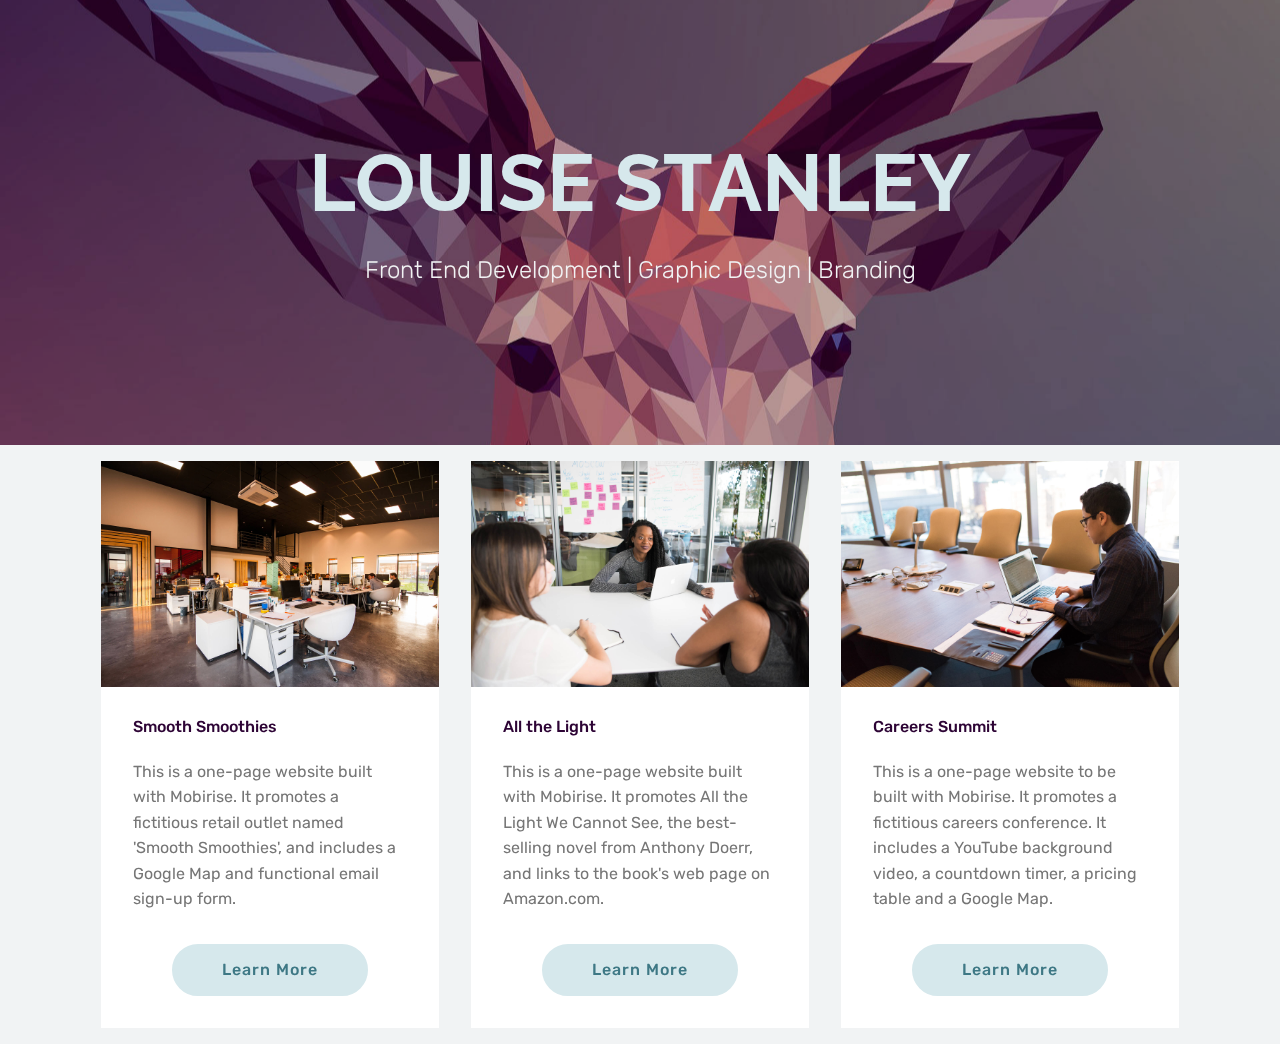
==== index.html @ 4f0ca5a3 "create github pages" ====
<!DOCTYPE html>
<html >
<head>
  <!-- Site made with Mobirise Website Builder v4.9.5, https://mobirise.com -->
  <meta charset="UTF-8">
  <meta http-equiv="X-UA-Compatible" content="IE=edge">
  <meta name="generator" content="Mobirise v4.9.5, mobirise.com">
  <meta name="viewport" content="width=device-width, initial-scale=1, minimum-scale=1">
  <link rel="shortcut icon" href="assets/images/logo4.png" type="image/x-icon">
  <meta name="description" content="">
  <title>Home</title>
  <link rel="stylesheet" href="assets/web/assets/mobirise-icons/mobirise-icons.css">
  <link rel="stylesheet" href="assets/tether/tether.min.css">
  <link rel="stylesheet" href="assets/bootstrap/css/bootstrap.min.css">
  <link rel="stylesheet" href="assets/bootstrap/css/bootstrap-grid.min.css">
  <link rel="stylesheet" href="assets/bootstrap/css/bootstrap-reboot.min.css">
  <link rel="stylesheet" href="assets/theme/css/style.css">
  <link rel="stylesheet" href="assets/mobirise/css/mbr-additional.css" type="text/css">
  
  
  
</head>
<body>

<!-- Google Analytics -->
<!-- Global site tag (gtag.js) - Google Analytics -->
<script async src="https://www.googletagmanager.com/gtag/js?id=UA-134853098-1"></script>
<script>
  window.dataLayer = window.dataLayer || [];
  function gtag(){dataLayer.push(arguments);}
  gtag('js', new Date());

  gtag('config', 'UA-134853098-1');
</script>
<!-- /Google Analytics -->


  <section class="header1 cid-rjjqvBHkPC mbr-parallax-background" id="header1-1">

    

    <div class="mbr-overlay" style="opacity: 0.3; background-color: rgb(45, 4, 53);">
    </div>

    <div class="container">
        <div class="row justify-content-md-center">
            <div class="mbr-white col-md-10">
                <h1 class="mbr-section-title align-center mbr-bold pb-3 mbr-fonts-style display-1">LOUISE STANLEY</h1>
                <h3 class="mbr-section-subtitle align-center mbr-light pb-3 mbr-fonts-style display-5">Front End Development | Graphic Design | Branding</h3>
                
                
            </div>
        </div>
    </div>

</section>

<section class="engine"><a href="https://mobirise.info/h">how to create a web page for free</a></section><section class="features3 cid-rjjroPAn8y" id="features3-3">

    

    
    <div class="container">
        <div class="media-container-row">
            <div class="card p-3 col-12 col-md-6 col-lg-4">
                <div class="card-wrapper">
                    <div class="card-img">
                        <img src="assets/images/background1.jpg" alt="Mobirise">
                    </div>
                    <div class="card-box">
                        <h4 class="card-title mbr-fonts-style display-7">Smooth Smoothies</h4>
                        <p class="mbr-text mbr-fonts-style display-7">
                            This is a one-page website built with Mobirise. It promotes a fictitious retail outlet named 'Smooth Smoothies', and includes a Google Map and functional email sign-up form.
                        </p>
                    </div>
                    <div class="mbr-section-btn text-center"><a href="https://somekindofdesign.github.io/smooth-smoothies/" class="btn btn-secondary display-4">
                            Learn More
                        </a></div>
                </div>
            </div>

            <div class="card p-3 col-12 col-md-6 col-lg-4">
                <div class="card-wrapper">
                    <div class="card-img">
                        <img src="assets/images/background2.jpg" alt="Mobirise">
                    </div>
                    <div class="card-box">
                        <h4 class="card-title mbr-fonts-style display-7">
                            All the Light</h4>
                        <p class="mbr-text mbr-fonts-style display-7">
                            This is a one-page website built with Mobirise. It promotes All the Light We Cannot See, the best-selling novel from Anthony Doerr, and links to the book's web page on Amazon.com.
                        </p>
                    </div>
                    <div class="mbr-section-btn text-center"><a href="https://mobirise.co" class="btn btn-secondary display-4">
                            Learn More
                        </a></div>
                </div>
            </div>

            <div class="card p-3 col-12 col-md-6 col-lg-4">
                <div class="card-wrapper">
                    <div class="card-img">
                        <img src="assets/images/background3.jpg" alt="Mobirise">
                    </div>
                    <div class="card-box">
                        <h4 class="card-title mbr-fonts-style display-7">
                            Careers Summit</h4>
                        <p class="mbr-text mbr-fonts-style display-7">
                            This is a one-page website to be built with Mobirise. It promotes a fictitious careers conference. It includes a YouTube background video, a countdown timer, a pricing table and a Google Map.</p>
                    </div>
                    <div class="mbr-section-btn text-center"><a href="https://somekindofdesign.github.io/careers-summit/index" class="btn btn-secondary display-4">
                            Learn More
                        </a></div>
                </div>
            </div>

            
        </div>
    </div>
</section>


  <script src="assets/web/assets/jquery/jquery.min.js"></script>
  <script src="assets/popper/popper.min.js"></script>
  <script src="assets/tether/tether.min.js"></script>
  <script src="assets/bootstrap/js/bootstrap.min.js"></script>
  <script src="assets/smoothscroll/smooth-scroll.js"></script>
  <script src="assets/parallax/jarallax.min.js"></script>
  <script src="assets/theme/js/script.js"></script>
  
  
</body>
</html>
---- assets/web/assets/mobirise-icons/mobirise-icons.css ----
@font-face {
  font-family: 'MobiriseIcons';
  src:  url('mobirise-icons.eot?spat4u');
  src:  url('mobirise-icons.eot?spat4u#iefix') format('embedded-opentype'),
    url('mobirise-icons.ttf?spat4u') format('truetype'),
    url('mobirise-icons.woff?spat4u') format('woff'),
    url('mobirise-icons.svg?spat4u#MobiriseIcons') format('svg');
  font-weight: normal;
  font-style: normal;
}

[class^="mbri-"], [class*=" mbri-"] {
  /* use !important to prevent issues with browser extensions that change fonts */
  font-family: MobiriseIcons !important;
  speak: none;
  font-style: normal;
  font-weight: normal;
  font-variant: normal;
  text-transform: none;
  line-height: 1;

  /* Better Font Rendering =========== */
  -webkit-font-smoothing: antialiased;
  -moz-osx-font-smoothing: grayscale;
}

.mbri-add-submenu:before {
  content: "\e900";
}
.mbri-alert:before {
  content: "\e901";
}
.mbri-align-center:before {
  content: "\e902";
}
.mbri-align-justify:before {
  content: "\e903";
}
.mbri-align-left:before {
  content: "\e904";
}
.mbri-align-right:before {
  content: "\e905";
}
.mbri-android:before {
  content: "\e906";
}
.mbri-apple:before {
  content: "\e907";
}
.mbri-arrow-down:before {
  content: "\e908";
}
.mbri-arrow-next:before {
  content: "\e909";
}
.mbri-arrow-prev:before {
  content: "\e90a";
}
.mbri-arrow-up:before {
  content: "\e90b";
}
.mbri-bold:before {
  content: "\e90c";
}
.mbri-bookmark:before {
  content: "\e90d";
}
.mbri-bootstrap:before {
  content: "\e90e";
}
.mbri-briefcase:before {
  content: "\e90f";
}
.mbri-browse:before {
  content: "\e910";
}
.mbri-bulleted-list:before {
  content: "\e911";
}
.mbri-calendar:before {
  content: "\e912";
}
.mbri-camera:before {
  content: "\e913";
}
.mbri-cart-add:before {
  content: "\e914";
}
.mbri-cart-full:before {
  content: "\e915";
}
.mbri-cash:before {
  content: "\e916";
}
.mbri-change-style:before {
  content: "\e917";
}
.mbri-chat:before {
  content: "\e918";
}
.mbri-clock:before {
  content: "\e919";
}
.mbri-close:before {
  content: "\e91a";
}
.mbri-cloud:before {
  content: "\e91b";
}
.mbri-code:before {
  content: "\e91c";
}
.mbri-contact-form:before {
  content: "\e91d";
}
.mbri-credit-card:before {
  content: "\e91e";
}
.mbri-cursor-click:before {
  content: "\e91f";
}
.mbri-cust-feedback:before {
  content: "\e920";
}
.mbri-database:before {
  content: "\e921";
}
.mbri-delivery:before {
  content: "\e922";
}
.mbri-desktop:before {
  content: "\e923";
}
.mbri-devices:before {
  content: "\e924";
}
.mbri-down:before {
  content: "\e925";
}
.mbri-download:before {
  content: "\e989";
}
.mbri-drag-n-drop:before {
  content: "\e927";
}
.mbri-drag-n-drop2:before {
  content: "\e928";
}
.mbri-edit:before {
  content: "\e929";
}
.mbri-edit2:before {
  content: "\e92a";
}
.mbri-error:before {
  content: "\e92b";
}
.mbri-extension:before {
  content: "\e92c";
}
.mbri-features:before {
  content: "\e92d";
}
.mbri-file:before {
  content: "\e92e";
}
.mbri-flag:before {
  content: "\e92f";
}
.mbri-folder:before {
  content: "\e930";
}
.mbri-gift:before {
  content: "\e931";
}
.mbri-github:before {
  content: "\e932";
}
.mbri-globe:before {
  content: "\e933";
}
.mbri-globe-2:before {
  content: "\e934";
}
.mbri-growing-chart:before {
  content: "\e935";
}
.mbri-hearth:before {
  content: "\e936";
}
.mbri-help:before {
  content: "\e937";
}
.mbri-home:before {
  content: "\e938";
}
.mbri-hot-cup:before {
  content: "\e939";
}
.mbri-idea:before {
  content: "\e93a";
}
.mbri-image-gallery:before {
  content: "\e93b";
}
.mbri-image-slider:before {
  content: "\e93c";
}
.mbri-info:before {
  content: "\e93d";
}
.mbri-italic:before {
  content: "\e93e";
}
.mbri-key:before {
  content: "\e93f";
}
.mbri-laptop:before {
  content: "\e940";
}
.mbri-layers:before {
  content: "\e941";
}
.mbri-left-right:before {
  content: "\e942";
}
.mbri-left:before {
  content: "\e943";
}
.mbri-letter:before {
  content: "\e944";
}
.mbri-like:before {
  content: "\e945";
}
.mbri-link:before {
  content: "\e946";
}
.mbri-lock:before {
  content: "\e947";
}
.mbri-login:before {
  content: "\e948";
}
.mbri-logout:before {
  content: "\e949";
}
.mbri-magic-stick:before {
  content: "\e94a";
}
.mbri-map-pin:before {
  content: "\e94b";
}
.mbri-menu:before {
  content: "\e94c";
}
.mbri-mobile:before {
  content: "\e94d";
}
.mbri-mobile2:before {
  content: "\e94e";
}
.mbri-mobirise:before {
  content: "\e94f";
}
.mbri-more-horizontal:before {
  content: "\e950";
}
.mbri-more-vertical:before {
  content: "\e951";
}
.mbri-music:before {
  content: "\e952";
}
.mbri-new-file:before {
  content: "\e953";
}
.mbri-numbered-list:before {
  content: "\e954";
}
.mbri-opened-folder:before {
  content: "\e955";
}
.mbri-pages:before {
  content: "\e956";
}
.mbri-paper-plane:before {
  content: "\e957";
}
.mbri-paperclip:before {
  content: "\e958";
}
.mbri-photo:before {
  content: "\e959";
}
.mbri-photos:before {
  content: "\e95a";
}
.mbri-pin:before {
  content: "\e95b";
}
.mbri-play:before {
  content: "\e95c";
}
.mbri-plus:before {
  content: "\e95d";
}
.mbri-preview:before {
  content: "\e95e";
}
.mbri-print:before {
  content: "\e95f";
}
.mbri-protect:before {
  content: "\e960";
}
.mbri-question:before {
  content: "\e961";
}
.mbri-quote-left:before {
  content: "\e962";
}
.mbri-quote-right:before {
  content: "\e963";
}
.mbri-refresh:before {
  content: "\e964";
}
.mbri-responsive:before {
  content: "\e965";
}
.mbri-right:before {
  content: "\e966";
}
.mbri-rocket:before {
  content: "\e967";
}
.mbri-sad-face:before {
  content: "\e968";
}
.mbri-sale:before {
  content: "\e969";
}
.mbri-save:before {
  content: "\e96a";
}
.mbri-search:before {
  content: "\e96b";
}
.mbri-setting:before {
  content: "\e96c";
}
.mbri-setting2:before {
  content: "\e96d";
}
.mbri-setting3:before {
  content: "\e96e";
}
.mbri-share:before {
  content: "\e96f";
}
.mbri-shopping-bag:before {
  content: "\e970";
}
.mbri-shopping-basket:before {
  content: "\e971";
}
.mbri-shopping-cart:before {
  content: "\e972";
}
.mbri-sites:before {
  content: "\e973";
}
.mbri-smile-face:before {
  content: "\e974";
}
.mbri-speed:before {
  content: "\e975";
}
.mbri-star:before {
  content: "\e976";
}
.mbri-success:before {
  content: "\e977";
}
.mbri-sun:before {
  content: "\e978";
}
.mbri-sun2:before {
  content: "\e979";
}
.mbri-tablet:before {
  content: "\e97a";
}
.mbri-tablet-vertical:before {
  content: "\e97b";
}
.mbri-target:before {
  content: "\e97c";
}
.mbri-timer:before {
  content: "\e97d";
}
.mbri-to-ftp:before {
  content: "\e97e";
}
.mbri-to-local-drive:before {
  content: "\e97f";
}
.mbri-touch-swipe:before {
  content: "\e980";
}
.mbri-touch:before {
  content: "\e981";
}
.mbri-trash:before {
  content: "\e982";
}
.mbri-underline:before {
  content: "\e983";
}
.mbri-unlink:before {
  content: "\e984";
}
.mbri-unlock:before {
  content: "\e985";
}
.mbri-up-down:before {
  content: "\e986";
}
.mbri-up:before {
  content: "\e987";
}
.mbri-update:before {
  content: "\e988";
}
.mbri-upload:before {
 content: "\e926"; 
}
.mbri-user:before {
  content: "\e98a";
}
.mbri-user2:before {
  content: "\e98b";
}
.mbri-users:before {
  content: "\e98c";
}
.mbri-video:before {
  content: "\e98d";
}
.mbri-video-play:before {
  content: "\e98e";
}
.mbri-watch:before {
  content: "\e98f";
}
.mbri-website-theme:before {
  content: "\e990";
}
.mbri-wifi:before {
  content: "\e991";
}
.mbri-windows:before {
  content: "\e992";
}
.mbri-zoom-out:before {
  content: "\e993";
}
.mbri-redo:before {
  content: "\e994";
}
.mbri-undo:before {
  content: "\e995";
}
---- assets/theme/css/style.css ----
/*!
 * Mobirise v4 theme (https://mobirise.com/)
 * Copyright 2017 Mobirise
 */
section {
  background-color: #eeeeee; }

section,
.container,
.container-fluid {
  position: relative;
  word-wrap: break-word; }

a.mbr-iconfont:hover {
  text-decoration: none; }

.article .lead p, .article .lead ul, .article .lead ol, .article .lead pre, .article .lead blockquote {
  margin-bottom: 0; }

a {
  font-style: normal;
  font-weight: 400;
  cursor: pointer; }
  a, a:hover {
    text-decoration: none; }

figure {
  margin-bottom: 0; }

body {
  color: #232323; }

h1, h2, h3, h4, h5, h6,
.h1, .h2, .h3, .h4, .h5, .h6,
.display-1, .display-2, .display-3, .display-4 {
  line-height: 1;
  word-break: break-word;
  word-wrap: break-word; }

b, strong {
  font-weight: bold; }

blockquote {
  padding: 10px 0 10px 20px;
  position: relative;
  border-left: 2px solid;
  border-color: #ff3366; }

input:-webkit-autofill, input:-webkit-autofill:hover, input:-webkit-autofill:focus, input:-webkit-autofill:active {
  transition-delay: 9999s;
  transition-property: background-color, color; }

textarea[type="hidden"] {
  display: none; }

body {
  position: relative; }

section {
  background-position: 50% 50%;
  background-repeat: no-repeat;
  background-size: cover; }
  section .mbr-background-video,
  section .mbr-background-video-preview {
    position: absolute;
    bottom: 0;
    left: 0;
    right: 0;
    top: 0; }

.hidden {
  visibility: hidden; }

.mbr-z-index20 {
  z-index: 20; }

/*! Base colors */
.mbr-white {
  color: #ffffff; }

.mbr-black {
  color: #000000; }

.mbr-bg-white {
  background-color: #ffffff; }

.mbr-bg-black {
  background-color: #000000; }

/*! Text-aligns */
.align-left {
  text-align: left; }

.align-center {
  text-align: center; }

.align-right {
  text-align: right; }

@media (max-width: 767px) {
  .align-left, .align-center, .align-right, .mbr-section-btn, .mbr-section-title {
    text-align: center; } }
/*! Font-weight  */
.mbr-light {
  font-weight: 300; }

.mbr-regular {
  font-weight: 400; }

.mbr-semibold {
  font-weight: 500; }

.mbr-bold {
  font-weight: 700; }

/*! Media  */
.media-size-item {
  -webkit-flex: 1 1 auto;
  -moz-flex: 1 1 auto;
  -ms-flex: 1 1 auto;
  -o-flex: 1 1 auto;
  flex: 1 1 auto; }

.media-content {
  -webkit-flex-basis: 100%;
  flex-basis: 100%; }

.media-container-row {
  display: -ms-flexbox;
  display: -webkit-flex;
  display: flex;
  -webkit-flex-direction: row;
  -ms-flex-direction: row;
  flex-direction: row;
  -webkit-flex-wrap: wrap;
  -ms-flex-wrap: wrap;
  flex-wrap: wrap;
  -webkit-justify-content: center;
  -ms-flex-pack: center;
  justify-content: center;
  -webkit-align-content: center;
  -ms-flex-line-pack: center;
  align-content: center;
  -webkit-align-items: start;
  -ms-flex-align: start;
  align-items: start; }
  .media-container-row .media-size-item {
    width: 400px; }

.media-container-column {
  display: -ms-flexbox;
  display: -webkit-flex;
  display: flex;
  -webkit-flex-direction: column;
  -ms-flex-direction: column;
  flex-direction: column;
  -webkit-flex-wrap: wrap;
  -ms-flex-wrap: wrap;
  flex-wrap: wrap;
  -webkit-justify-content: center;
  -ms-flex-pack: center;
  justify-content: center;
  -webkit-align-content: center;
  -ms-flex-line-pack: center;
  align-content: center;
  -webkit-align-items: stretch;
  -ms-flex-align: stretch;
  align-items: stretch; }
  .media-container-column > * {
    width: 100%; }

@media (min-width: 992px) {
  .media-container-row {
    -webkit-flex-wrap: nowrap;
    -ms-flex-wrap: nowrap;
    flex-wrap: nowrap; } }
figure {
  overflow: hidden; }

figure[mbr-media-size] {
  transition: width 0.1s; }

.mbr-figure img, .mbr-figure iframe {
  display: block;
  width: 100%; }

.card {
  background-color: transparent;
  border: none; }

.card-img {
  text-align: center;
  flex-shrink: 0;
  -webkit-flex-shrink: 0; }

.media {
  max-width: 100%;
  margin: 0 auto; }

.mbr-figure {
  -ms-flex-item-align: center;
  -ms-grid-row-align: center;
  -webkit-align-self: center;
  align-self: center; }

.media-container > div {
  max-width: 100%; }

.mbr-figure img, .card-img img {
  width: 100%; }

@media (max-width: 991px) {
  .media-size-item {
    width: auto !important; }

  .media {
    width: auto; }

  .mbr-figure {
    width: 100% !important; } }
/*! Buttons */
.mbr-section-btn {
  margin-left: -.25rem;
  margin-right: -.25rem;
  font-size: 0; }

nav .mbr-section-btn {
  margin-left: 0rem;
  margin-right: 0rem; }

/*! Btn icon margin */
.btn .mbr-iconfont, .btn.btn-sm .mbr-iconfont {
  cursor: pointer;
  margin-right: 0.5rem; }

.btn.btn-md .mbr-iconfont, .btn.btn-md .mbr-iconfont {
  margin-right: 0.8rem; }

.mbr-regular {
  font-weight: 400; }

.mbr-semibold {
  font-weight: 500; }

.mbr-bold {
  font-weight: 700; }

[type="submit"] {
  -webkit-appearance: none; }

/*! Full-screen */
.mbr-fullscreen .mbr-overlay {
  min-height: 100vh; }

.mbr-fullscreen {
  display: flex;
  display: -webkit-flex;
  display: -moz-flex;
  display: -ms-flex;
  display: -o-flex;
  align-items: center;
  -webkit-align-items: center;
  min-height: 100vh;
  padding-top: 3rem;
  padding-bottom: 3rem; }

/*! Map */
.map {
  height: 25rem;
  position: relative; }
  .map iframe {
    width: 100%;
    height: 100%; }

/* Form */
.form-asterisk {
  font-family: initial;
  position: absolute;
  top: -2px;
  font-weight: normal; }

/*! Scroll to top arrow */
.mbr-arrow-up {
  bottom: 25px;
  right: 90px;
  position: fixed;
  text-align: right;
  z-index: 5000;
  color: #ffffff;
  font-size: 32px;
  transform: rotate(180deg);
  -webkit-transform: rotate(180deg); }

.mbr-arrow-up a {
  background: rgba(0, 0, 0, 0.2);
  border-radius: 3px;
  color: #fff;
  display: inline-block;
  height: 60px;
  width: 60px;
  outline-style: none !important;
  position: relative;
  text-decoration: none;
  transition: all .3s ease-in-out;
  cursor: pointer;
  text-align: center; }
  .mbr-arrow-up a:hover {
    background-color: rgba(0, 0, 0, 0.4); }
  .mbr-arrow-up a i {
    line-height: 60px; }

.mbr-arrow-up-icon {
  display: block;
  color: #fff; }

.mbr-arrow-up-icon::before {
  content: "\203a";
  display: inline-block;
  font-family: serif;
  font-size: 32px;
  line-height: 1;
  font-style: normal;
  position: relative;
  top: 6px;
  left: -4px;
  -webkit-transform: rotate(-90deg);
  transform: rotate(-90deg); }

/*! Arrow Down */
.mbr-arrow {
  position: absolute;
  bottom: 45px;
  left: 50%;
  width: 60px;
  height: 60px;
  cursor: pointer;
  background-color: rgba(80, 80, 80, 0.5);
  border-radius: 50%;
  -webkit-transform: translateX(-50%);
  transform: translateX(-50%); }
  .mbr-arrow > a {
    display: inline-block;
    text-decoration: none;
    outline-style: none;
    -webkit-animation: arrowdown 1.7s ease-in-out infinite;
    animation: arrowdown 1.7s ease-in-out infinite; }
    .mbr-arrow > a > i {
      position: absolute;
      top: -2px;
      left: 15px;
      font-size: 2rem; }

@keyframes arrowdown {
  0% {
    transform: translateY(0px);
    -webkit-transform: translateY(0px); }
  50% {
    transform: translateY(-5px);
    -webkit-transform: translateY(-5px); }
  100% {
    transform: translateY(0px);
    -webkit-transform: translateY(0px); } }
@-webkit-keyframes arrowdown {
  0% {
    transform: translateY(0px);
    -webkit-transform: translateY(0px); }
  50% {
    transform: translateY(-5px);
    -webkit-transform: translateY(-5px); }
  100% {
    transform: translateY(0px);
    -webkit-transform: translateY(0px); } }
@media (max-width: 500px) {
  .mbr-arrow-up {
    left: 50%;
    right: auto;
    transform: translateX(-50%) rotate(180deg);
    -webkit-transform: translateX(-50%) rotate(180deg); } }
/*Gradients animation*/
@keyframes gradient-animation {
  from {
    background-position: 0% 100%;
    animation-timing-function: ease-in-out; }
  to {
    background-position: 100% 0%;
    animation-timing-function: ease-in-out; } }
@-webkit-keyframes gradient-animation {
  from {
    background-position: 0% 100%;
    animation-timing-function: ease-in-out; }
  to {
    background-position: 100% 0%;
    animation-timing-function: ease-in-out; } }
.bg-gradient {
  background-size: 200% 200%;
  animation: gradient-animation 5s infinite alternate;
  -webkit-animation: gradient-animation 5s infinite alternate; }

.menu .navbar-brand {
  display: -webkit-flex; }
  .menu .navbar-brand span {
    display: flex;
    display: -webkit-flex; }
  .menu .navbar-brand .navbar-caption-wrap {
    display: -webkit-flex; }
  .menu .navbar-brand .navbar-logo img {
    display: -webkit-flex; }
@media (min-width: 768px) and (max-width: 991px) {
  .menu .navbar-toggleable-sm .navbar-nav {
    display: -webkit-box;
    display: -webkit-flex;
    display: -ms-flexbox; } }
@media (min-width: 992px) {
  .menu .navbar-nav.nav-dropdown {
    display: -webkit-flex; }
  .menu .navbar-toggleable-sm .navbar-collapse {
    display: -webkit-flex !important; } }
@media (max-width: 767px) {
  .menu .navbar-collapse {
    max-height: 80vh; }
  .menu .dropdown-menu {
    max-height: 60vh; } }

.navbar {
  display: -webkit-flex;
  -webkit-flex-wrap: wrap;
  -webkit-align-items: center;
  -webkit-justify-content: space-between; }

.navbar-collapse {
  -webkit-flex-basis: 100%;
  -webkit-flex-grow: 1;
  -webkit-align-items: center; }

.nav-dropdown .link {
  padding: .667em 1.667em !important;
  margin: 0 !important; }

.nav {
  display: -webkit-flex;
  -webkit-flex-wrap: wrap; }

.row {
  display: -webkit-flex;
  -webkit-flex-wrap: wrap; }

.justify-content-center {
  -webkit-justify-content: center; }

.form-inline {
  display: -webkit-flex;
  -webkit-flex-flow: row wrap;
  -webkit-align-items: center; }

.card-wrapper {
  -webkit-flex: 1; }

.carousel-control {
  z-index: 10;
  display: -webkit-flex;
  -webkit-align-items: center;
  -webkit-justify-content: center; }

.carousel-controls {
  display: -webkit-flex; }

.media {
  display: -webkit-flex; }

.jq-selectbox__select {
  padding: 1.07em .5em;
  position: absolute;
  top: 0;
  left: 0;
  width: 100%; }

.jq-selectbox__dropdown {
  position: absolute;
  top: 100% !important;
  left: 0 !important;
  width: 100% !important; }

.jq-selectbox__trigger-arrow {
  transform: translateY(-50%); }

.jq-selectbox li {
  padding: 1.07em .5em; }

/*# sourceMappingURL=style.css.map */
.engine {
	position: absolute;
	text-indent: -2400px;
	text-align: center;
	padding: 0;
	top: 0;
	left: -2400px;
}
---- assets/mobirise/css/mbr-additional.css ----
@import url(https://fonts.googleapis.com/css?family=Raleway:100,100i,200,200i,300,300i,400,400i,500,500i,600,600i,700,700i,800,800i,900,900i);
@import url(https://fonts.googleapis.com/css?family=Rubik:300,300i,400,400i,500,500i,700,700i,900,900i);





body {
  font-style: normal;
  line-height: 1.5;
}
.mbr-section-title {
  font-style: normal;
  line-height: 1.2;
}
.mbr-section-subtitle {
  line-height: 1.3;
}
.mbr-text {
  font-style: normal;
  line-height: 1.6;
}
.display-1 {
  font-family: 'Raleway', sans-serif;
  font-size: 5rem;
}
.display-1 > .mbr-iconfont {
  font-size: 8rem;
}
.display-2 {
  font-family: 'Rubik', sans-serif;
  font-size: 3rem;
}
.display-2 > .mbr-iconfont {
  font-size: 4.8rem;
}
.display-4 {
  font-family: 'Rubik', sans-serif;
  font-size: 1rem;
}
.display-4 > .mbr-iconfont {
  font-size: 1.6rem;
}
.display-5 {
  font-family: 'Rubik', sans-serif;
  font-size: 1.5rem;
}
.display-5 > .mbr-iconfont {
  font-size: 2.4rem;
}
.display-7 {
  font-family: 'Rubik', sans-serif;
  font-size: 1rem;
}
.display-7 > .mbr-iconfont {
  font-size: 1.6rem;
}
/* ---- Fluid typography for mobile devices ---- */
/* 1.4 - font scale ratio ( bootstrap == 1.42857 ) */
/* 100vw - current viewport width */
/* (48 - 20)  48 == 48rem == 768px, 20 == 20rem == 320px(minimal supported viewport) */
/* 0.65 - min scale variable, may vary */
@media (max-width: 768px) {
  .display-1 {
    font-size: 4rem;
    font-size: calc( 2.4rem + (5 - 2.4) * ((100vw - 20rem) / (48 - 20)));
    line-height: calc( 1.4 * (2.4rem + (5 - 2.4) * ((100vw - 20rem) / (48 - 20))));
  }
  .display-2 {
    font-size: 2.4rem;
    font-size: calc( 1.7rem + (3 - 1.7) * ((100vw - 20rem) / (48 - 20)));
    line-height: calc( 1.4 * (1.7rem + (3 - 1.7) * ((100vw - 20rem) / (48 - 20))));
  }
  .display-4 {
    font-size: 0.8rem;
    font-size: calc( 1rem + (1 - 1) * ((100vw - 20rem) / (48 - 20)));
    line-height: calc( 1.4 * (1rem + (1 - 1) * ((100vw - 20rem) / (48 - 20))));
  }
  .display-5 {
    font-size: 1.2rem;
    font-size: calc( 1.175rem + (1.5 - 1.175) * ((100vw - 20rem) / (48 - 20)));
    line-height: calc( 1.4 * (1.175rem + (1.5 - 1.175) * ((100vw - 20rem) / (48 - 20))));
  }
}
/* Buttons */
.btn {
  font-weight: 500;
  border-width: 2px;
  font-style: normal;
  letter-spacing: 1px;
  margin: .4rem .8rem;
  white-space: normal;
  -webkit-transition: all 0.3s ease-in-out;
  -moz-transition: all 0.3s ease-in-out;
  transition: all 0.3s ease-in-out;
  display: inline-flex;
  align-items: center;
  justify-content: center;
  word-break: break-word;
  -webkit-align-items: center;
  -webkit-justify-content: center;
  display: -webkit-inline-flex;
  padding: 1rem 3rem;
  border-radius: 3px;
}
.btn-sm {
  font-weight: 500;
  letter-spacing: 1px;
  -webkit-transition: all 0.3s ease-in-out;
  -moz-transition: all 0.3s ease-in-out;
  transition: all 0.3s ease-in-out;
  padding: 0.6rem 1.5rem;
  border-radius: 3px;
}
.btn-md {
  font-weight: 500;
  letter-spacing: 1px;
  margin: .4rem .8rem !important;
  -webkit-transition: all 0.3s ease-in-out;
  -moz-transition: all 0.3s ease-in-out;
  transition: all 0.3s ease-in-out;
  padding: 1rem 3rem;
  border-radius: 3px;
}
.btn-lg {
  font-weight: 500;
  letter-spacing: 1px;
  margin: .4rem .8rem !important;
  -webkit-transition: all 0.3s ease-in-out;
  -moz-transition: all 0.3s ease-in-out;
  transition: all 0.3s ease-in-out;
  padding: 1.2rem 3.2rem;
  border-radius: 3px;
}
.bg-primary {
  background-color: #149dcc !important;
}
.bg-success {
  background-color: #f7ed4a !important;
}
.bg-info {
  background-color: #82786e !important;
}
.bg-warning {
  background-color: #879a9f !important;
}
.bg-danger {
  background-color: #b1a374 !important;
}
.btn-primary,
.btn-primary:active {
  background-color: #149dcc !important;
  border-color: #149dcc !important;
  color: #ffffff !important;
}
.btn-primary:hover,
.btn-primary:focus,
.btn-primary.focus,
.btn-primary.active {
  color: #ffffff !important;
  background-color: #0d6786 !important;
  border-color: #0d6786 !important;
}
.btn-primary.disabled,
.btn-primary:disabled {
  color: #ffffff !important;
  background-color: #0d6786 !important;
  border-color: #0d6786 !important;
}
.btn-secondary,
.btn-secondary:active {
  background-color: #d6e8ec !important;
  border-color: #d6e8ec !important;
  color: #3e7885 !important;
}
.btn-secondary:hover,
.btn-secondary:focus,
.btn-secondary.focus,
.btn-secondary.active {
  color: #3e7885 !important;
  background-color: #a2cbd4 !important;
  border-color: #a2cbd4 !important;
}
.btn-secondary.disabled,
.btn-secondary:disabled {
  color: #3e7885 !important;
  background-color: #a2cbd4 !important;
  border-color: #a2cbd4 !important;
}
.btn-info,
.btn-info:active {
  background-color: #82786e !important;
  border-color: #82786e !important;
  color: #ffffff !important;
}
.btn-info:hover,
.btn-info:focus,
.btn-info.focus,
.btn-info.active {
  color: #ffffff !important;
  background-color: #59524b !important;
  border-color: #59524b !important;
}
.btn-info.disabled,
.btn-info:disabled {
  color: #ffffff !important;
  background-color: #59524b !important;
  border-color: #59524b !important;
}
.btn-success,
.btn-success:active {
  background-color: #f7ed4a !important;
  border-color: #f7ed4a !important;
  color: #3f3c03 !important;
}
.btn-success:hover,
.btn-success:focus,
.btn-success.focus,
.btn-success.active {
  color: #3f3c03 !important;
  background-color: #eadd0a !important;
  border-color: #eadd0a !important;
}
.btn-success.disabled,
.btn-success:disabled {
  color: #3f3c03 !important;
  background-color: #eadd0a !important;
  border-color: #eadd0a !important;
}
.btn-warning,
.btn-warning:active {
  background-color: #879a9f !important;
  border-color: #879a9f !important;
  color: #ffffff !important;
}
.btn-warning:hover,
.btn-warning:focus,
.btn-warning.focus,
.btn-warning.active {
  color: #ffffff !important;
  background-color: #617479 !important;
  border-color: #617479 !important;
}
.btn-warning.disabled,
.btn-warning:disabled {
  color: #ffffff !important;
  background-color: #617479 !important;
  border-color: #617479 !important;
}
.btn-danger,
.btn-danger:active {
  background-color: #b1a374 !important;
  border-color: #b1a374 !important;
  color: #ffffff !important;
}
.btn-danger:hover,
.btn-danger:focus,
.btn-danger.focus,
.btn-danger.active {
  color: #ffffff !important;
  background-color: #8b7d4e !important;
  border-color: #8b7d4e !important;
}
.btn-danger.disabled,
.btn-danger:disabled {
  color: #ffffff !important;
  background-color: #8b7d4e !important;
  border-color: #8b7d4e !important;
}
.btn-white {
  color: #333333 !important;
}
.btn-white,
.btn-white:active {
  background-color: #ffffff !important;
  border-color: #ffffff !important;
  color: #808080 !important;
}
.btn-white:hover,
.btn-white:focus,
.btn-white.focus,
.btn-white.active {
  color: #808080 !important;
  background-color: #d9d9d9 !important;
  border-color: #d9d9d9 !important;
}
.btn-white.disabled,
.btn-white:disabled {
  color: #808080 !important;
  background-color: #d9d9d9 !important;
  border-color: #d9d9d9 !important;
}
.btn-black,
.btn-black:active {
  background-color: #333333 !important;
  border-color: #333333 !important;
  color: #ffffff !important;
}
.btn-black:hover,
.btn-black:focus,
.btn-black.focus,
.btn-black.active {
  color: #ffffff !important;
  background-color: #0d0d0d !important;
  border-color: #0d0d0d !important;
}
.btn-black.disabled,
.btn-black:disabled {
  color: #ffffff !important;
  background-color: #0d0d0d !important;
  border-color: #0d0d0d !important;
}
.btn-primary-outline,
.btn-primary-outline:active {
  background: none;
  border-color: #0b566f;
  color: #0b566f;
}
.btn-primary-outline:hover,
.btn-primary-outline:focus,
.btn-primary-outline.focus,
.btn-primary-outline.active {
  color: #ffffff;
  background-color: #149dcc;
  border-color: #149dcc;
}
.btn-primary-outline.disabled,
.btn-primary-outline:disabled {
  color: #ffffff !important;
  background-color: #149dcc !important;
  border-color: #149dcc !important;
}
.btn-secondary-outline,
.btn-secondary-outline:active {
  background: none;
  border-color: #90c1cc;
  color: #90c1cc;
}
.btn-secondary-outline:hover,
.btn-secondary-outline:focus,
.btn-secondary-outline.focus,
.btn-secondary-outline.active {
  color: #3e7885;
  background-color: #d6e8ec;
  border-color: #d6e8ec;
}
.btn-secondary-outline.disabled,
.btn-secondary-outline:disabled {
  color: #3e7885 !important;
  background-color: #d6e8ec !important;
  border-color: #d6e8ec !important;
}
.btn-info-outline,
.btn-info-outline:active {
  background: none;
  border-color: #4b453f;
  color: #4b453f;
}
.btn-info-outline:hover,
.btn-info-outline:focus,
.btn-info-outline.focus,
.btn-info-outline.active {
  color: #ffffff;
  background-color: #82786e;
  border-color: #82786e;
}
.btn-info-outline.disabled,
.btn-info-outline:disabled {
  color: #ffffff !important;
  background-color: #82786e !important;
  border-color: #82786e !important;
}
.btn-success-outline,
.btn-success-outline:active {
  background: none;
  border-color: #d2c609;
  color: #d2c609;
}
.btn-success-outline:hover,
.btn-success-outline:focus,
.btn-success-outline.focus,
.btn-success-outline.active {
  color: #3f3c03;
  background-color: #f7ed4a;
  border-color: #f7ed4a;
}
.btn-success-outline.disabled,
.btn-success-outline:disabled {
  color: #3f3c03 !important;
  background-color: #f7ed4a !important;
  border-color: #f7ed4a !important;
}
.btn-warning-outline,
.btn-warning-outline:active {
  background: none;
  border-color: #55666b;
  color: #55666b;
}
.btn-warning-outline:hover,
.btn-warning-outline:focus,
.btn-warning-outline.focus,
.btn-warning-outline.active {
  color: #ffffff;
  background-color: #879a9f;
  border-color: #879a9f;
}
.btn-warning-outline.disabled,
.btn-warning-outline:disabled {
  color: #ffffff !important;
  background-color: #879a9f !important;
  border-color: #879a9f !important;
}
.btn-danger-outline,
.btn-danger-outline:active {
  background: none;
  border-color: #7a6e45;
  color: #7a6e45;
}
.btn-danger-outline:hover,
.btn-danger-outline:focus,
.btn-danger-outline.focus,
.btn-danger-outline.active {
  color: #ffffff;
  background-color: #b1a374;
  border-color: #b1a374;
}
.btn-danger-outline.disabled,
.btn-danger-outline:disabled {
  color: #ffffff !important;
  background-color: #b1a374 !important;
  border-color: #b1a374 !important;
}
.btn-black-outline,
.btn-black-outline:active {
  background: none;
  border-color: #000000;
  color: #000000;
}
.btn-black-outline:hover,
.btn-black-outline:focus,
.btn-black-outline.focus,
.btn-black-outline.active {
  color: #ffffff;
  background-color: #333333;
  border-color: #333333;
}
.btn-black-outline.disabled,
.btn-black-outline:disabled {
  color: #ffffff !important;
  background-color: #333333 !important;
  border-color: #333333 !important;
}
.btn-white-outline,
.btn-white-outline:active,
.btn-white-outline.active {
  background: none;
  border-color: #ffffff;
  color: #ffffff;
}
.btn-white-outline:hover,
.btn-white-outline:focus,
.btn-white-outline.focus {
  color: #333333;
  background-color: #ffffff;
  border-color: #ffffff;
}
.text-primary {
  color: #149dcc !important;
}
.text-secondary {
  color: #d6e8ec !important;
}
.text-success {
  color: #f7ed4a !important;
}
.text-info {
  color: #82786e !important;
}
.text-warning {
  color: #879a9f !important;
}
.text-danger {
  color: #b1a374 !important;
}
.text-white {
  color: #ffffff !important;
}
.text-black {
  color: #000000 !important;
}
a.text-primary:hover,
a.text-primary:focus {
  color: #0b566f !important;
}
a.text-secondary:hover,
a.text-secondary:focus {
  color: #90c1cc !important;
}
a.text-success:hover,
a.text-success:focus {
  color: #d2c609 !important;
}
a.text-info:hover,
a.text-info:focus {
  color: #4b453f !important;
}
a.text-warning:hover,
a.text-warning:focus {
  color: #55666b !important;
}
a.text-danger:hover,
a.text-danger:focus {
  color: #7a6e45 !important;
}
a.text-white:hover,
a.text-white:focus {
  color: #b3b3b3 !important;
}
a.text-black:hover,
a.text-black:focus {
  color: #4d4d4d !important;
}
.alert-success {
  background-color: #70c770;
}
.alert-info {
  background-color: #82786e;
}
.alert-warning {
  background-color: #879a9f;
}
.alert-danger {
  background-color: #b1a374;
}
.mbr-section-btn a.btn:not(.btn-form) {
  border-radius: 100px;
}
.mbr-section-btn a.btn:not(.btn-form):hover,
.mbr-section-btn a.btn:not(.btn-form):focus {
  box-shadow: none !important;
}
.mbr-section-btn a.btn:not(.btn-form):hover,
.mbr-section-btn a.btn:not(.btn-form):focus {
  box-shadow: 0 10px 40px 0 rgba(0, 0, 0, 0.2) !important;
  -webkit-box-shadow: 0 10px 40px 0 rgba(0, 0, 0, 0.2) !important;
}
.mbr-gallery-filter li a {
  border-radius: 100px !important;
}
.mbr-gallery-filter li.active .btn {
  background-color: #149dcc;
  border-color: #149dcc;
  color: #ffffff;
}
.mbr-gallery-filter li.active .btn:focus {
  box-shadow: none;
}
.nav-tabs .nav-link {
  border-radius: 100px !important;
}
.btn-form {
  border-radius: 0;
}
.btn-form:hover {
  cursor: pointer;
}
a,
a:hover {
  color: #149dcc;
}
.mbr-plan-header.bg-primary .mbr-plan-subtitle,
.mbr-plan-header.bg-primary .mbr-plan-price-desc {
  color: #b4e6f8;
}
.mbr-plan-header.bg-success .mbr-plan-subtitle,
.mbr-plan-header.bg-success .mbr-plan-price-desc {
  color: #ffffff;
}
.mbr-plan-header.bg-info .mbr-plan-subtitle,
.mbr-plan-header.bg-info .mbr-plan-price-desc {
  color: #beb8b2;
}
.mbr-plan-header.bg-warning .mbr-plan-subtitle,
.mbr-plan-header.bg-warning .mbr-plan-price-desc {
  color: #ced6d8;
}
.mbr-plan-header.bg-danger .mbr-plan-subtitle,
.mbr-plan-header.bg-danger .mbr-plan-price-desc {
  color: #dfd9c6;
}
/* Scroll to top button*/
.scrollToTop_wraper {
  display: none;
}
#scrollToTop a i:before {
  content: '';
  position: absolute;
  height: 40%;
  top: 25%;
  background: #fff;
  width: 2px;
  left: calc(50% - 1px);
}
#scrollToTop a i:after {
  content: '';
  position: absolute;
  display: block;
  border-top: 2px solid #fff;
  border-right: 2px solid #fff;
  width: 40%;
  height: 40%;
  left: 30%;
  bottom: 30%;
  transform: rotate(135deg);
  -webkit-transform: rotate(135deg);
}
/* Others*/
.note-check a[data-value=Rubik] {
  font-style: normal;
}
.mbr-arrow a {
  color: #ffffff;
}
@media (max-width: 767px) {
  .mbr-arrow {
    display: none;
  }
}
.form-control-label {
  position: relative;
  cursor: pointer;
  margin-bottom: .357em;
  padding: 0;
}
.alert {
  color: #ffffff;
  border-radius: 0;
  border: 0;
  font-size: .875rem;
  line-height: 1.5;
  margin-bottom: 1.875rem;
  padding: 1.25rem;
  position: relative;
}
.alert.alert-form::after {
  background-color: inherit;
  bottom: -7px;
  content: "";
  display: block;
  height: 14px;
  left: 50%;
  margin-left: -7px;
  position: absolute;
  transform: rotate(45deg);
  width: 14px;
  -webkit-transform: rotate(45deg);
}
.form-control {
  background-color: #f5f5f5;
  box-shadow: none;
  color: #565656;
  font-family: 'Rubik', sans-serif;
  font-size: 1rem;
  line-height: 1.43;
  min-height: 3.5em;
  padding: 1.07em .5em;
}
.form-control > .mbr-iconfont {
  font-size: 1.6rem;
}
.form-control,
.form-control:focus {
  border: 1px solid #e8e8e8;
}
.form-active .form-control:invalid {
  border-color: red;
}
.mbr-overlay {
  background-color: #000;
  bottom: 0;
  left: 0;
  opacity: .5;
  position: absolute;
  right: 0;
  top: 0;
  z-index: 0;
  pointer-events: none;
}
blockquote {
  font-style: italic;
  padding: 10px 0 10px 20px;
  font-size: 1.09rem;
  position: relative;
  border-color: #149dcc;
  border-width: 3px;
}
ul,
ol,
pre,
blockquote {
  margin-bottom: 2.3125rem;
}
pre {
  background: #f4f4f4;
  padding: 10px 24px;
  white-space: pre-wrap;
}
.inactive {
  -webkit-user-select: none;
  -moz-user-select: none;
  -ms-user-select: none;
  user-select: none;
  pointer-events: none;
  -webkit-user-drag: none;
  user-drag: none;
}
.mbr-section__comments .row {
  justify-content: center;
  -webkit-justify-content: center;
}
/* Forms */
.mbr-form .btn {
  margin: .4rem 0;
}
.mbr-form .input-group-btn a.btn {
  border-radius: 100px !important;
}
.mbr-form .input-group-btn a.btn:hover {
  box-shadow: 0 10px 40px 0 rgba(0, 0, 0, 0.2);
}
.mbr-form .input-group-btn button[type="submit"] {
  border-radius: 100px !important;
  padding: 1rem 3rem;
}
.mbr-form .input-group-btn button[type="submit"]:hover {
  box-shadow: 0 10px 40px 0 rgba(0, 0, 0, 0.2);
}
.form2 .form-control {
  border-top-left-radius: 100px;
  border-bottom-left-radius: 100px;
}
.form2 .input-group-btn a.btn {
  border-top-left-radius: 0 !important;
  border-bottom-left-radius: 0 !important;
}
.form2 .input-group-btn button[type="submit"] {
  border-top-left-radius: 0 !important;
  border-bottom-left-radius: 0 !important;
}
.form3 input[type="email"] {
  border-radius: 100px !important;
}
@media (max-width: 349px) {
  .form2 input[type="email"] {
    border-radius: 100px !important;
  }
  .form2 .input-group-btn a.btn {
    border-radius: 100px !important;
  }
  .form2 .input-group-btn button[type="submit"] {
    border-radius: 100px !important;
  }
}
@media (max-width: 767px) {
  .btn {
    font-size: .75rem !important;
  }
  .btn .mbr-iconfont {
    font-size: 1rem !important;
  }
}
/* Social block */
.btn-social {
  font-size: 20px;
  border-radius: 50%;
  padding: 0;
  width: 44px;
  height: 44px;
  line-height: 44px;
  text-align: center;
  position: relative;
  border: 2px solid #c0a375;
  border-color: #149dcc;
  color: #232323;
  cursor: pointer;
}
.btn-social i {
  top: 0;
  line-height: 44px;
  width: 44px;
}
.btn-social:hover {
  color: #fff;
  background: #149dcc;
}
.btn-social + .btn {
  margin-left: .1rem;
}
/* Footer */
.mbr-footer-content li::before,
.mbr-footer .mbr-contacts li::before {
  background: #149dcc;
}
.mbr-footer-content li a:hover,
.mbr-footer .mbr-contacts li a:hover {
  color: #149dcc;
}
.footer3 input[type="email"],
.footer4 input[type="email"] {
  border-radius: 100px !important;
}
.footer3 .input-group-btn a.btn,
.footer4 .input-group-btn a.btn {
  border-radius: 100px !important;
}
.footer3 .input-group-btn button[type="submit"],
.footer4 .input-group-btn button[type="submit"] {
  border-radius: 100px !important;
}
/* Headers*/
.header13 .form-inline input[type="email"],
.header14 .form-inline input[type="email"] {
  border-radius: 100px;
}
.header13 .form-inline input[type="text"],
.header14 .form-inline input[type="text"] {
  border-radius: 100px;
}
.header13 .form-inline input[type="tel"],
.header14 .form-inline input[type="tel"] {
  border-radius: 100px;
}
.header13 .form-inline a.btn,
.header14 .form-inline a.btn {
  border-radius: 100px;
}
.header13 .form-inline button,
.header14 .form-inline button {
  border-radius: 100px !important;
}
.offset-1 {
  margin-left: 8.33333%;
}
.offset-2 {
  margin-left: 16.66667%;
}
.offset-3 {
  margin-left: 25%;
}
.offset-4 {
  margin-left: 33.33333%;
}
.offset-5 {
  margin-left: 41.66667%;
}
.offset-6 {
  margin-left: 50%;
}
.offset-7 {
  margin-left: 58.33333%;
}
.offset-8 {
  margin-left: 66.66667%;
}
.offset-9 {
  margin-left: 75%;
}
.offset-10 {
  margin-left: 83.33333%;
}
.offset-11 {
  margin-left: 91.66667%;
}
@media (min-width: 576px) {
  .offset-sm-0 {
    margin-left: 0%;
  }
  .offset-sm-1 {
    margin-left: 8.33333%;
  }
  .offset-sm-2 {
    margin-left: 16.66667%;
  }
  .offset-sm-3 {
    margin-left: 25%;
  }
  .offset-sm-4 {
    margin-left: 33.33333%;
  }
  .offset-sm-5 {
    margin-left: 41.66667%;
  }
  .offset-sm-6 {
    margin-left: 50%;
  }
  .offset-sm-7 {
    margin-left: 58.33333%;
  }
  .offset-sm-8 {
    margin-left: 66.66667%;
  }
  .offset-sm-9 {
    margin-left: 75%;
  }
  .offset-sm-10 {
    margin-left: 83.33333%;
  }
  .offset-sm-11 {
    margin-left: 91.66667%;
  }
}
@media (min-width: 768px) {
  .offset-md-0 {
    margin-left: 0%;
  }
  .offset-md-1 {
    margin-left: 8.33333%;
  }
  .offset-md-2 {
    margin-left: 16.66667%;
  }
  .offset-md-3 {
    margin-left: 25%;
  }
  .offset-md-4 {
    margin-left: 33.33333%;
  }
  .offset-md-5 {
    margin-left: 41.66667%;
  }
  .offset-md-6 {
    margin-left: 50%;
  }
  .offset-md-7 {
    margin-left: 58.33333%;
  }
  .offset-md-8 {
    margin-left: 66.66667%;
  }
  .offset-md-9 {
    margin-left: 75%;
  }
  .offset-md-10 {
    margin-left: 83.33333%;
  }
  .offset-md-11 {
    margin-left: 91.66667%;
  }
}
@media (min-width: 992px) {
  .offset-lg-0 {
    margin-left: 0%;
  }
  .offset-lg-1 {
    margin-left: 8.33333%;
  }
  .offset-lg-2 {
    margin-left: 16.66667%;
  }
  .offset-lg-3 {
    margin-left: 25%;
  }
  .offset-lg-4 {
    margin-left: 33.33333%;
  }
  .offset-lg-5 {
    margin-left: 41.66667%;
  }
  .offset-lg-6 {
    margin-left: 50%;
  }
  .offset-lg-7 {
    margin-left: 58.33333%;
  }
  .offset-lg-8 {
    margin-left: 66.66667%;
  }
  .offset-lg-9 {
    margin-left: 75%;
  }
  .offset-lg-10 {
    margin-left: 83.33333%;
  }
  .offset-lg-11 {
    margin-left: 91.66667%;
  }
}
@media (min-width: 1200px) {
  .offset-xl-0 {
    margin-left: 0%;
  }
  .offset-xl-1 {
    margin-left: 8.33333%;
  }
  .offset-xl-2 {
    margin-left: 16.66667%;
  }
  .offset-xl-3 {
    margin-left: 25%;
  }
  .offset-xl-4 {
    margin-left: 33.33333%;
  }
  .offset-xl-5 {
    margin-left: 41.66667%;
  }
  .offset-xl-6 {
    margin-left: 50%;
  }
  .offset-xl-7 {
    margin-left: 58.33333%;
  }
  .offset-xl-8 {
    margin-left: 66.66667%;
  }
  .offset-xl-9 {
    margin-left: 75%;
  }
  .offset-xl-10 {
    margin-left: 83.33333%;
  }
  .offset-xl-11 {
    margin-left: 91.66667%;
  }
}
.navbar-toggler {
  -webkit-align-self: flex-start;
  -ms-flex-item-align: start;
  align-self: flex-start;
  padding: 0.25rem 0.75rem;
  font-size: 1.25rem;
  line-height: 1;
  background: transparent;
  border: 1px solid transparent;
  -webkit-border-radius: 0.25rem;
  border-radius: 0.25rem;
}
.navbar-toggler:focus,
.navbar-toggler:hover {
  text-decoration: none;
}
.navbar-toggler-icon {
  display: inline-block;
  width: 1.5em;
  height: 1.5em;
  vertical-align: middle;
  content: "";
  background: no-repeat center center;
  -webkit-background-size: 100% 100%;
  -o-background-size: 100% 100%;
  background-size: 100% 100%;
}
.navbar-toggler-left {
  position: absolute;
  left: 1rem;
}
.navbar-toggler-right {
  position: absolute;
  right: 1rem;
}
@media (max-width: 575px) {
  .navbar-toggleable .navbar-nav .dropdown-menu {
    position: static;
    float: none;
  }
  .navbar-toggleable > .container {
    padding-right: 0;
    padding-left: 0;
  }
}
@media (min-width: 576px) {
  .navbar-toggleable {
    -webkit-box-orient: horizontal;
    -webkit-box-direction: normal;
    -webkit-flex-direction: row;
    -ms-flex-direction: row;
    flex-direction: row;
    -webkit-flex-wrap: nowrap;
    -ms-flex-wrap: nowrap;
    flex-wrap: nowrap;
    -webkit-box-align: center;
    -webkit-align-items: center;
    -ms-flex-align: center;
    align-items: center;
  }
  .navbar-toggleable .navbar-nav {
    -webkit-box-orient: horizontal;
    -webkit-box-direction: normal;
    -webkit-flex-direction: row;
    -ms-flex-direction: row;
    flex-direction: row;
  }
  .navbar-toggleable .navbar-nav .nav-link {
    padding-right: .5rem;
    padding-left: .5rem;
  }
  .navbar-toggleable > .container {
    display: -webkit-box;
    display: -webkit-flex;
    display: -ms-flexbox;
    display: flex;
    -webkit-flex-wrap: nowrap;
    -ms-flex-wrap: nowrap;
    flex-wrap: nowrap;
    -webkit-box-align: center;
    -webkit-align-items: center;
    -ms-flex-align: center;
    align-items: center;
  }
  .navbar-toggleable .navbar-collapse {
    display: -webkit-box !important;
    display: -webkit-flex !important;
    display: -ms-flexbox !important;
    display: flex !important;
    width: 100%;
  }
  .navbar-toggleable .navbar-toggler {
    display: none;
  }
}
@media (max-width: 767px) {
  .navbar-toggleable-sm .navbar-nav .dropdown-menu {
    position: static;
    float: none;
  }
  .navbar-toggleable-sm > .container {
    padding-right: 0;
    padding-left: 0;
  }
}
@media (min-width: 768px) {
  .navbar-toggleable-sm {
    -webkit-box-orient: horizontal;
    -webkit-box-direction: normal;
    -webkit-flex-direction: row;
    -ms-flex-direction: row;
    flex-direction: row;
    -webkit-flex-wrap: nowrap;
    -ms-flex-wrap: nowrap;
    flex-wrap: nowrap;
    -webkit-box-align: center;
    -webkit-align-items: center;
    -ms-flex-align: center;
    align-items: center;
  }
  .navbar-toggleable-sm .navbar-nav {
    -webkit-box-orient: horizontal;
    -webkit-box-direction: normal;
    -webkit-flex-direction: row;
    -ms-flex-direction: row;
    flex-direction: row;
  }
  .navbar-toggleable-sm .navbar-nav .nav-link {
    padding-right: .5rem;
    padding-left: .5rem;
  }
  .navbar-toggleable-sm > .container {
    display: -webkit-box;
    display: -webkit-flex;
    display: -ms-flexbox;
    display: flex;
    -webkit-flex-wrap: nowrap;
    -ms-flex-wrap: nowrap;
    flex-wrap: nowrap;
    -webkit-box-align: center;
    -webkit-align-items: center;
    -ms-flex-align: center;
    align-items: center;
  }
  .navbar-toggleable-sm .navbar-collapse {
    display: none;
    width: 100%;
  }
  .navbar-toggleable-sm .navbar-toggler {
    display: none;
  }
}
@media (max-width: 991px) {
  .navbar-toggleable-md .navbar-nav .dropdown-menu {
    position: static;
    float: none;
  }
  .navbar-toggleable-md > .container {
    padding-right: 0;
    padding-left: 0;
  }
}
@media (min-width: 992px) {
  .navbar-toggleable-md {
    -webkit-box-orient: horizontal;
    -webkit-box-direction: normal;
    -webkit-flex-direction: row;
    -ms-flex-direction: row;
    flex-direction: row;
    -webkit-flex-wrap: nowrap;
    -ms-flex-wrap: nowrap;
    flex-wrap: nowrap;
    -webkit-box-align: center;
    -webkit-align-items: center;
    -ms-flex-align: center;
    align-items: center;
  }
  .navbar-toggleable-md .navbar-nav {
    -webkit-box-orient: horizontal;
    -webkit-box-direction: normal;
    -webkit-flex-direction: row;
    -ms-flex-direction: row;
    flex-direction: row;
  }
  .navbar-toggleable-md .navbar-nav .nav-link {
    padding-right: .5rem;
    padding-left: .5rem;
  }
  .navbar-toggleable-md > .container {
    display: -webkit-box;
    display: -webkit-flex;
    display: -ms-flexbox;
    display: flex;
    -webkit-flex-wrap: nowrap;
    -ms-flex-wrap: nowrap;
    flex-wrap: nowrap;
    -webkit-box-align: center;
    -webkit-align-items: center;
    -ms-flex-align: center;
    align-items: center;
  }
  .navbar-toggleable-md .navbar-collapse {
    display: -webkit-box !important;
    display: -webkit-flex !important;
    display: -ms-flexbox !important;
    display: flex !important;
    width: 100%;
  }
  .navbar-toggleable-md .navbar-toggler {
    display: none;
  }
}
@media (max-width: 1199px) {
  .navbar-toggleable-lg .navbar-nav .dropdown-menu {
    position: static;
    float: none;
  }
  .navbar-toggleable-lg > .container {
    padding-right: 0;
    padding-left: 0;
  }
}
@media (min-width: 1200px) {
  .navbar-toggleable-lg {
    -webkit-box-orient: horizontal;
    -webkit-box-direction: normal;
    -webkit-flex-direction: row;
    -ms-flex-direction: row;
    flex-direction: row;
    -webkit-flex-wrap: nowrap;
    -ms-flex-wrap: nowrap;
    flex-wrap: nowrap;
    -webkit-box-align: center;
    -webkit-align-items: center;
    -ms-flex-align: center;
    align-items: center;
  }
  .navbar-toggleable-lg .navbar-nav {
    -webkit-box-orient: horizontal;
    -webkit-box-direction: normal;
    -webkit-flex-direction: row;
    -ms-flex-direction: row;
    flex-direction: row;
  }
  .navbar-toggleable-lg .navbar-nav .nav-link {
    padding-right: .5rem;
    padding-left: .5rem;
  }
  .navbar-toggleable-lg > .container {
    display: -webkit-box;
    display: -webkit-flex;
    display: -ms-flexbox;
    display: flex;
    -webkit-flex-wrap: nowrap;
    -ms-flex-wrap: nowrap;
    flex-wrap: nowrap;
    -webkit-box-align: center;
    -webkit-align-items: center;
    -ms-flex-align: center;
    align-items: center;
  }
  .navbar-toggleable-lg .navbar-collapse {
    display: -webkit-box !important;
    display: -webkit-flex !important;
    display: -ms-flexbox !important;
    display: flex !important;
    width: 100%;
  }
  .navbar-toggleable-lg .navbar-toggler {
    display: none;
  }
}
.navbar-toggleable-xl {
  -webkit-box-orient: horizontal;
  -webkit-box-direction: normal;
  -webkit-flex-direction: row;
  -ms-flex-direction: row;
  flex-direction: row;
  -webkit-flex-wrap: nowrap;
  -ms-flex-wrap: nowrap;
  flex-wrap: nowrap;
  -webkit-box-align: center;
  -webkit-align-items: center;
  -ms-flex-align: center;
  align-items: center;
}
.navbar-toggleable-xl .navbar-nav .dropdown-menu {
  position: static;
  float: none;
}
.navbar-toggleable-xl > .container {
  padding-right: 0;
  padding-left: 0;
}
.navbar-toggleable-xl .navbar-nav {
  -webkit-box-orient: horizontal;
  -webkit-box-direction: normal;
  -webkit-flex-direction: row;
  -ms-flex-direction: row;
  flex-direction: row;
}
.navbar-toggleable-xl .navbar-nav .nav-link {
  padding-right: .5rem;
  padding-left: .5rem;
}
.navbar-toggleable-xl > .container {
  display: -webkit-box;
  display: -webkit-flex;
  display: -ms-flexbox;
  display: flex;
  -webkit-flex-wrap: nowrap;
  -ms-flex-wrap: nowrap;
  flex-wrap: nowrap;
  -webkit-box-align: center;
  -webkit-align-items: center;
  -ms-flex-align: center;
  align-items: center;
}
.navbar-toggleable-xl .navbar-collapse {
  display: -webkit-box !important;
  display: -webkit-flex !important;
  display: -ms-flexbox !important;
  display: flex !important;
  width: 100%;
}
.navbar-toggleable-xl .navbar-toggler {
  display: none;
}
.card-img {
  width: auto;
}
.menu .navbar.collapsed:not(.beta-menu) {
  flex-direction: column;
  -webkit-flex-direction: column;
}
.carousel-item.active,
.carousel-item-next,
.carousel-item-prev {
  display: -webkit-box;
  display: -webkit-flex;
  display: -ms-flexbox;
  display: flex;
}
.note-air-layout .dropup .dropdown-menu,
.note-air-layout .navbar-fixed-bottom .dropdown .dropdown-menu {
  bottom: initial !important;
}
html,
body {
  height: auto;
  min-height: 100vh;
}
.dropup .dropdown-toggle::after {
  display: none;
}
@media screen and (-ms-high-contrast: active), (-ms-high-contrast: none) {
  .card-wrapper {
    flex: auto!important;
  }
}
.cid-rjjqvBHkPC {
  padding-top: 135px;
  padding-bottom: 135px;
  background-image: url("../../../assets/images/mbr-1-1920x1280.jpg");
}
.cid-rjjqvBHkPC H1 {
  color: #d6e8ec;
}
.cid-rjjqvBHkPC H3 {
  color: #f1f3f4;
}
.cid-rjjroPAn8y {
  padding-top: 0px;
  padding-bottom: 0px;
  background-color: #f1f3f4;
}
.cid-rjjroPAn8y .card-box {
  padding: 0 2rem;
}
.cid-rjjroPAn8y .mbr-section-btn {
  padding-top: 1rem;
}
.cid-rjjroPAn8y .mbr-section-btn a {
  margin-top: 1rem;
  margin-bottom: 0;
}
.cid-rjjroPAn8y h4 {
  font-weight: 500;
  margin-bottom: 0;
  text-align: left;
  padding-top: 2rem;
}
.cid-rjjroPAn8y p {
  margin-bottom: 0;
  text-align: left;
  padding-top: 1.5rem;
}
.cid-rjjroPAn8y .mbr-text {
  color: #767676;
}
.cid-rjjroPAn8y .card-wrapper {
  height: 100%;
  padding-bottom: 2rem;
  background: #ffffff;
  box-shadow: 0px 0px 0px 0px rgba(0, 0, 0, 0);
  transition: box-shadow 0.3s;
}
.cid-rjjroPAn8y .card-wrapper:hover {
  box-shadow: 0px 0px 30px 0px rgba(0, 0, 0, 0.05);
  transition: box-shadow 0.3s;
}
.cid-rjjroPAn8y .card-title {
  color: #2d0435;
}
.cid-riEgQbbRAi {
  padding-top: 90px;
  padding-bottom: 90px;
  background-image: url("../../../assets/images/mbr-1920x1079.jpg");
}
.cid-riEgQbbRAi H3 {
  color: #efefef;
}
.cid-riEgQbbRAi H1 {
  color: #c4bc3b;
}
.cid-riEgQbbRAi .mbr-text,
.cid-riEgQbbRAi .mbr-section-btn {
  color: #efefef;
}
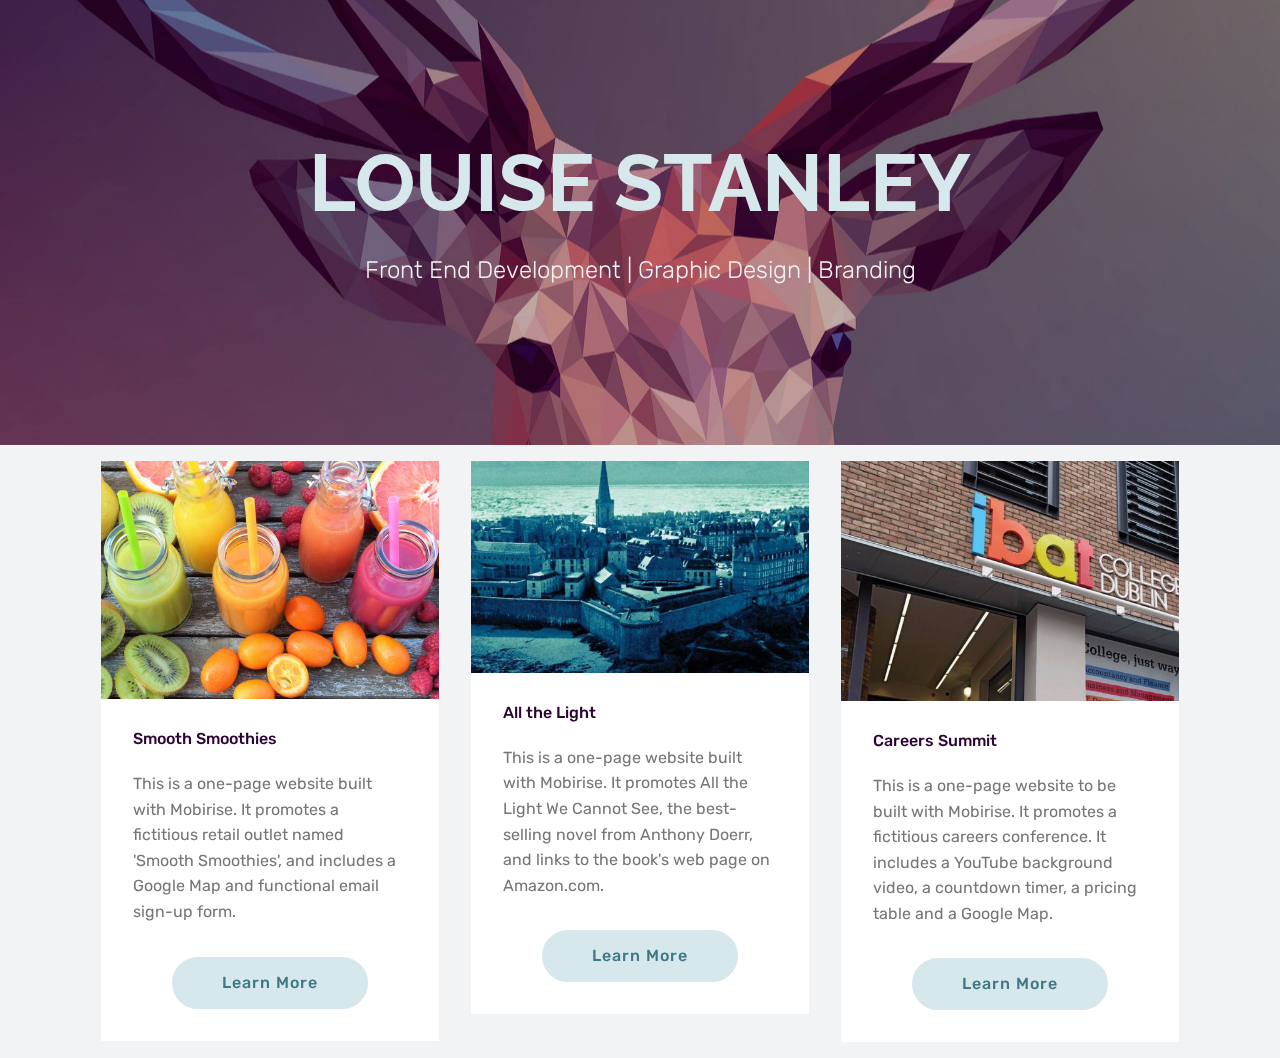
==== commit 7be01b97: "create github pages" ====
--- a/index.html
+++ b/index.html
@@ -55,7 +55,7 @@
 
 </section>
 
-<section class="engine"><a href="https://mobirise.info/h">how to create a web page for free</a></section><section class="features3 cid-rjjroPAn8y" id="features3-3">
+<section class="engine"><a href="https://mobirise.info/z">best css templates</a></section><section class="features3 cid-rjjroPAn8y" id="features3-3">
 
     
 
@@ -65,7 +65,7 @@
             <div class="card p-3 col-12 col-md-6 col-lg-4">
                 <div class="card-wrapper">
                     <div class="card-img">
-                        <img src="assets/images/background1.jpg" alt="Mobirise">
+                        <img src="assets/images/smoothie-hero-image-1-676x380.jpg" alt="Mobirise" title="">
                     </div>
                     <div class="card-box">
                         <h4 class="card-title mbr-fonts-style display-7">Smooth Smoothies</h4>
@@ -82,7 +82,7 @@
             <div class="card p-3 col-12 col-md-6 col-lg-4">
                 <div class="card-wrapper">
                     <div class="card-img">
-                        <img src="assets/images/background2.jpg" alt="Mobirise">
+                        <img src="assets/images/light-hero-image-1-676x338.jpg" alt="Mobirise" title="">
                     </div>
                     <div class="card-box">
                         <h4 class="card-title mbr-fonts-style display-7">
@@ -91,7 +91,7 @@
                             This is a one-page website built with Mobirise. It promotes All the Light We Cannot See, the best-selling novel from Anthony Doerr, and links to the book's web page on Amazon.com.
                         </p>
                     </div>
-                    <div class="mbr-section-btn text-center"><a href="https://mobirise.co" class="btn btn-secondary display-4">
+                    <div class="mbr-section-btn text-center"><a href="https://somekindofdesign.github.io/all-the-light/" class="btn btn-secondary display-4">
                             Learn More
                         </a></div>
                 </div>
@@ -100,7 +100,7 @@
             <div class="card p-3 col-12 col-md-6 col-lg-4">
                 <div class="card-wrapper">
                     <div class="card-img">
-                        <img src="assets/images/background3.jpg" alt="Mobirise">
+                        <img src="assets/images/footer-ibat-college-1-676x384.jpg" alt="Mobirise" title="">
                     </div>
                     <div class="card-box">
                         <h4 class="card-title mbr-fonts-style display-7">
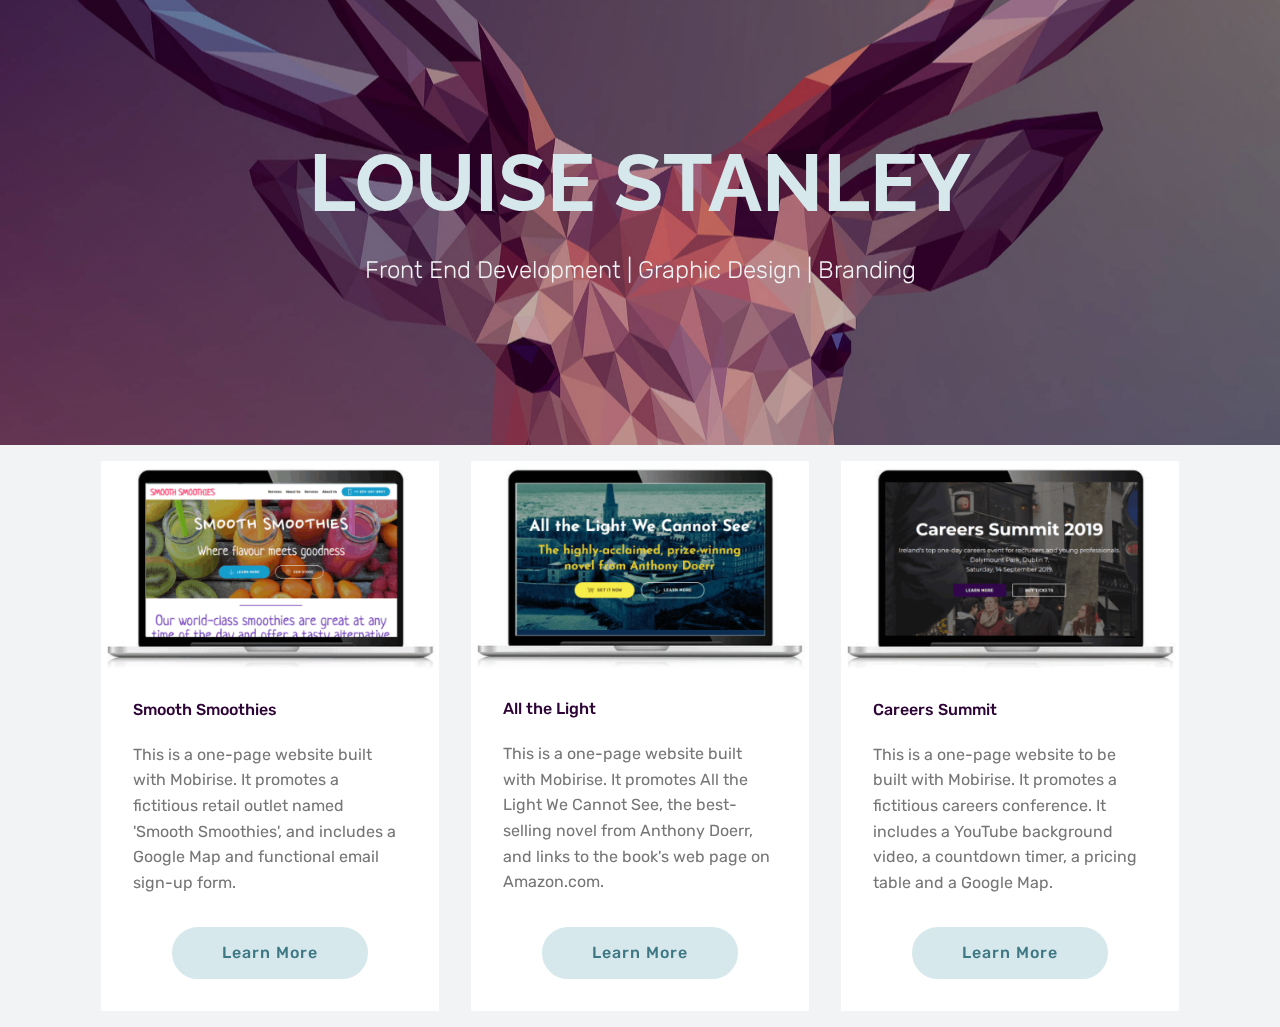
==== commit db0bef1a: "create github pages" ====
--- a/index.html
+++ b/index.html
@@ -55,7 +55,7 @@
 
 </section>
 
-<section class="engine"><a href="https://mobirise.info/z">best css templates</a></section><section class="features3 cid-rjjroPAn8y" id="features3-3">
+<section class="engine"><a href="https://mobirise.info/d">free website maker</a></section><section class="features3 cid-rjjroPAn8y" id="features3-3">
 
     
 
@@ -65,7 +65,7 @@
             <div class="card p-3 col-12 col-md-6 col-lg-4">
                 <div class="card-wrapper">
                     <div class="card-img">
-                        <img src="assets/images/smoothie-hero-image-1-676x380.jpg" alt="Mobirise" title="">
+                        <a href="https://somekindofdesign.github.io/smooth-smoothies/"><img src="assets/images/mobirise-smoothie-finished-676x262.png" alt="Mobirise" title=""></a>
                     </div>
                     <div class="card-box">
                         <h4 class="card-title mbr-fonts-style display-7">Smooth Smoothies</h4>
@@ -82,7 +82,7 @@
             <div class="card p-3 col-12 col-md-6 col-lg-4">
                 <div class="card-wrapper">
                     <div class="card-img">
-                        <img src="assets/images/light-hero-image-1-676x338.jpg" alt="Mobirise" title="">
+                        <a href="https://somekindofdesign.github.io/all-the-light/"><img src="assets/images/mobirise-light-finished-676x262.png" alt="Mobirise" title=""></a>
                     </div>
                     <div class="card-box">
                         <h4 class="card-title mbr-fonts-style display-7">
@@ -100,7 +100,7 @@
             <div class="card p-3 col-12 col-md-6 col-lg-4">
                 <div class="card-wrapper">
                     <div class="card-img">
-                        <img src="assets/images/footer-ibat-college-1-676x384.jpg" alt="Mobirise" title="">
+                        <a href="https://somekindofdesign.github.io/careers-summit/index"><img src="assets/images/mobirise-conference-finished-676x262.png" alt="Mobirise" title=""></a>
                     </div>
                     <div class="card-box">
                         <h4 class="card-title mbr-fonts-style display-7">
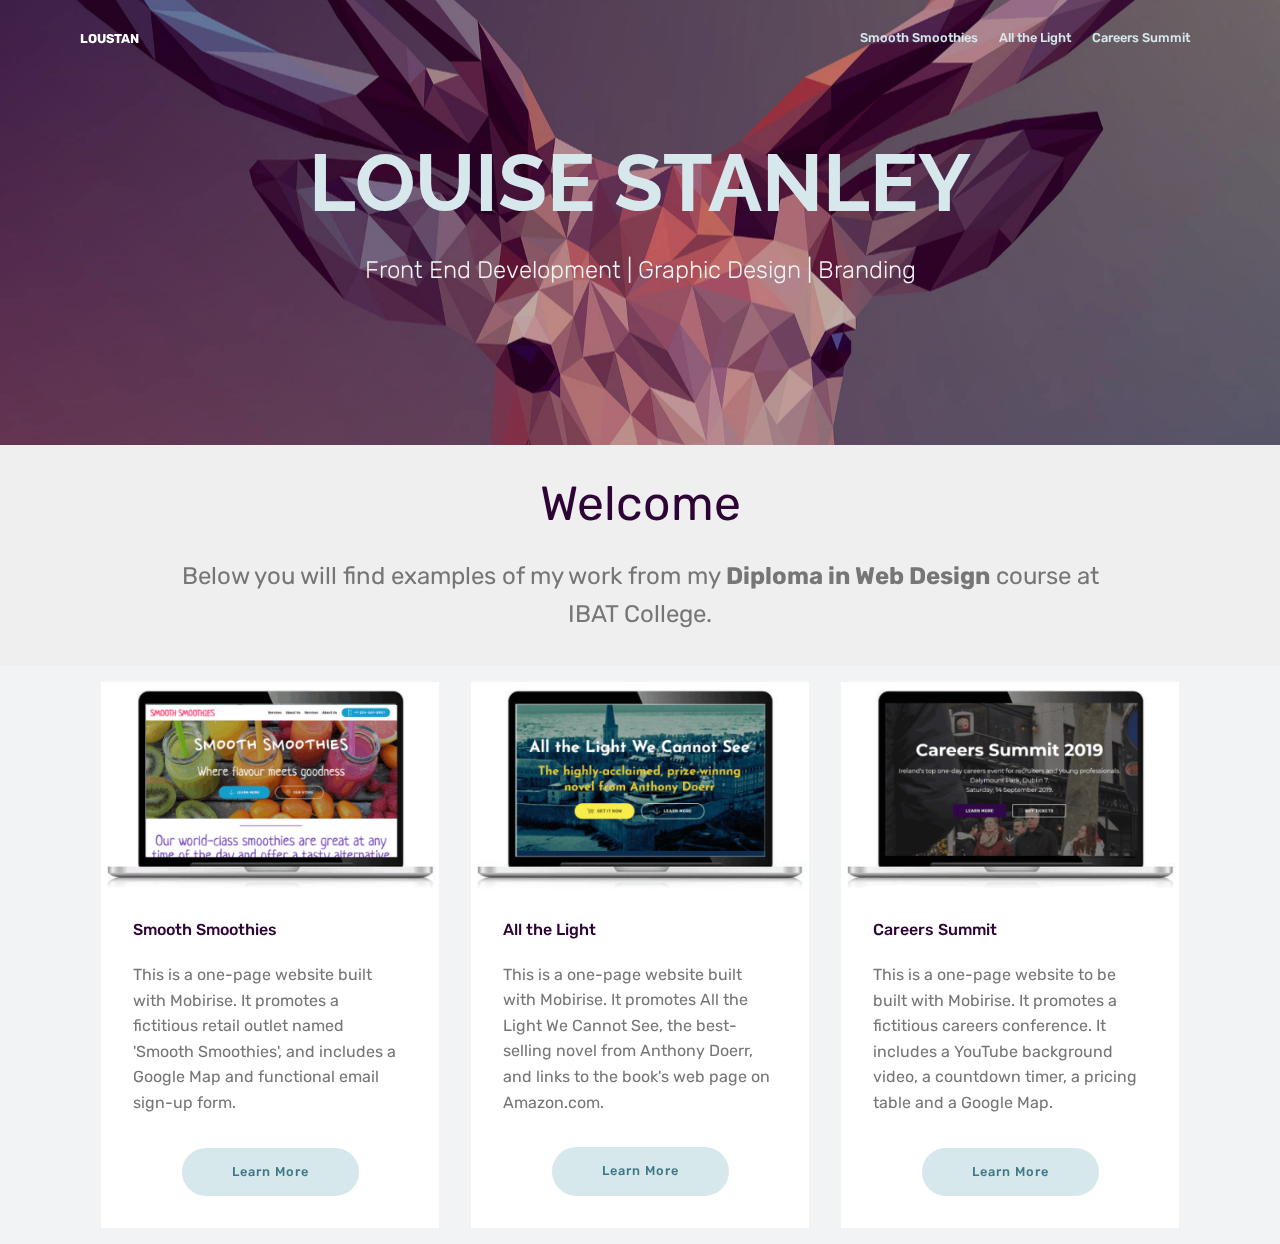
==== commit 065142c7: "create github pages" ====
--- a/index.html
+++ b/index.html
@@ -6,7 +6,7 @@
   <meta http-equiv="X-UA-Compatible" content="IE=edge">
   <meta name="generator" content="Mobirise v4.9.5, mobirise.com">
   <meta name="viewport" content="width=device-width, initial-scale=1, minimum-scale=1">
-  <link rel="shortcut icon" href="assets/images/logo4.png" type="image/x-icon">
+  <link rel="shortcut icon" href="assets/images/logo2.png" type="image/x-icon">
   <meta name="description" content="">
   <title>Home</title>
   <link rel="stylesheet" href="assets/web/assets/mobirise-icons/mobirise-icons.css">
@@ -14,6 +14,7 @@
   <link rel="stylesheet" href="assets/bootstrap/css/bootstrap.min.css">
   <link rel="stylesheet" href="assets/bootstrap/css/bootstrap-grid.min.css">
   <link rel="stylesheet" href="assets/bootstrap/css/bootstrap-reboot.min.css">
+  <link rel="stylesheet" href="assets/dropdown/css/style.css">
   <link rel="stylesheet" href="assets/theme/css/style.css">
   <link rel="stylesheet" href="assets/mobirise/css/mbr-additional.css" type="text/css">
   
@@ -35,7 +36,42 @@
 <!-- /Google Analytics -->
 
 
-  <section class="header1 cid-rjjqvBHkPC mbr-parallax-background" id="header1-1">
+  <section class="menu cid-rjYqoZusa3" once="menu" id="menu1-4">
+
+    
+
+    <nav class="navbar navbar-expand beta-menu navbar-dropdown align-items-center navbar-fixed-top navbar-toggleable-sm bg-color transparent">
+        <button class="navbar-toggler navbar-toggler-right" type="button" data-toggle="collapse" data-target="#navbarSupportedContent" aria-controls="navbarSupportedContent" aria-expanded="false" aria-label="Toggle navigation">
+            <div class="hamburger">
+                <span></span>
+                <span></span>
+                <span></span>
+                <span></span>
+            </div>
+        </button>
+        <div class="menu-logo">
+            <div class="navbar-brand">
+                
+                <span class="navbar-caption-wrap"><a class="navbar-caption text-white display-4" href="#top">LOUSTAN</a></span>
+            </div>
+        </div>
+        <div class="collapse navbar-collapse" id="navbarSupportedContent">
+            <ul class="navbar-nav nav-dropdown nav-right" data-app-modern-menu="true"><li class="nav-item">
+                    <a class="nav-link link text-secondary display-4" href="https://somekindofdesign.github.io/smooth-smoothies/">
+                        Smooth Smoothies</a>
+                </li>
+                <li class="nav-item">
+                    <a class="nav-link link text-secondary display-4" href="https://somekindofdesign.github.io/all-the-light/">
+                        
+                        All the Light</a>
+                </li><li class="nav-item"><a class="nav-link link text-secondary display-4" href="https://somekindofdesign.github.io/careers-summit/index">
+                        Careers Summit</a></li></ul>
+            
+        </div>
+    </nav>
+</section>
+
+<section class="engine"><a href="https://mobirise.info/g">build your own website</a></section><section class="header1 cid-rjjqvBHkPC mbr-parallax-background" id="header1-1">
 
     
 
@@ -55,7 +91,28 @@
 
 </section>
 
-<section class="engine"><a href="https://mobirise.info/d">free website maker</a></section><section class="features3 cid-rjjroPAn8y" id="features3-3">
+<section class="header1 cid-rjYqszrmVT" id="header16-5">
+
+    
+
+    
+
+    <div class="container">
+        <div class="row justify-content-md-center">
+            <div class="col-md-10 align-center">
+                <h1 class="mbr-section-title mbr-bold pb-3 mbr-fonts-style display-2"><span style="font-weight: normal;">
+                    Welcome</span></h1>
+                
+                <p class="mbr-text pb-3 mbr-fonts-style display-5">
+                    Below you will find examples of my work from my <strong>Diploma in Web Design</strong> course at IBAT College.</p>
+                
+            </div>
+        </div>
+    </div>
+
+</section>
+
+<section class="features3 cid-rjjroPAn8y" id="features3-3">
 
     
 
@@ -125,6 +182,8 @@
   <script src="assets/tether/tether.min.js"></script>
   <script src="assets/bootstrap/js/bootstrap.min.js"></script>
   <script src="assets/smoothscroll/smooth-scroll.js"></script>
+  <script src="assets/dropdown/js/script.min.js"></script>
+  <script src="assets/touchswipe/jquery.touch-swipe.min.js"></script>
   <script src="assets/parallax/jarallax.min.js"></script>
   <script src="assets/theme/js/script.js"></script>
   
--- a/assets/dropdown/css/style.css
+++ b/assets/dropdown/css/style.css
@@ -0,0 +1,265 @@
+.navbar-dropdown {
+  left: 0;
+  padding: 0;
+  position: absolute;
+  right: 0;
+  top: 0;
+  transition: all 0.45s ease;
+  z-index: 1030;
+  background: #282828; }
+  .navbar-dropdown .navbar-logo {
+    margin-right: 0.8rem;
+    transition: margin 0.3s ease-in-out;
+    vertical-align: middle; }
+    .navbar-dropdown .navbar-logo img {
+      height: 3.125rem;
+      transition: all 0.3s ease-in-out; }
+    .navbar-dropdown .navbar-logo.mbr-iconfont {
+      font-size: 3.125rem;
+      line-height: 3.125rem; }
+  .navbar-dropdown .navbar-caption {
+    font-weight: 700;
+    white-space: normal;
+    vertical-align: -4px;
+    line-height: 3.125rem !important; }
+    .navbar-dropdown .navbar-caption, .navbar-dropdown .navbar-caption:hover {
+      color: inherit;
+      text-decoration: none; }
+  .navbar-dropdown .mbr-iconfont + .navbar-caption {
+    vertical-align: -1px; }
+  .navbar-dropdown.navbar-fixed-top {
+    position: fixed; }
+  .navbar-dropdown .navbar-brand span {
+    vertical-align: -4px; }
+  .navbar-dropdown.bg-color.transparent {
+    background: none; }
+  .navbar-dropdown.navbar-short .navbar-brand {
+    padding: 0.625rem 0; }
+    .navbar-dropdown.navbar-short .navbar-brand span {
+      vertical-align: -1px; }
+  .navbar-dropdown.navbar-short .navbar-caption {
+    line-height: 2.375rem !important;
+    vertical-align: -2px; }
+  .navbar-dropdown.navbar-short .navbar-logo {
+    margin-right: 0.5rem; }
+    .navbar-dropdown.navbar-short .navbar-logo img {
+      height: 2.375rem; }
+    .navbar-dropdown.navbar-short .navbar-logo.mbr-iconfont {
+      font-size: 2.375rem;
+      line-height: 2.375rem; }
+  .navbar-dropdown.navbar-short .mbr-table-cell {
+    height: 3.625rem; }
+  .navbar-dropdown .navbar-close {
+    left: 0.6875rem;
+    position: fixed;
+    top: 0.75rem;
+    z-index: 1000; }
+  .navbar-dropdown .hamburger-icon {
+    content: "";
+    display: inline-block;
+    vertical-align: middle;
+    width: 16px;
+    -webkit-box-shadow: 0 -6px 0 1px #282828,0 0 0 1px #282828,0 6px 0 1px #282828;
+    -moz-box-shadow: 0 -6px 0 1px #282828,0 0 0 1px #282828,0 6px 0 1px #282828;
+    box-shadow: 0 -6px 0 1px #282828,0 0 0 1px #282828,0 6px 0 1px #282828; }
+
+.dropdown-menu .dropdown-toggle[data-toggle="dropdown-submenu"]::after {
+  border-bottom: 0.35em solid transparent;
+  border-left: 0.35em solid;
+  border-right: 0;
+  border-top: 0.35em solid transparent;
+  margin-left: 0.3rem; }
+
+.dropdown-menu .dropdown-item:focus {
+  outline: 0; }
+
+.nav-dropdown {
+  font-size: 0.75rem;
+  font-weight: 500;
+  height: auto !important; }
+  .nav-dropdown .nav-btn {
+    padding-left: 1rem; }
+  .nav-dropdown .link {
+    margin: .667em 1.667em;
+    font-weight: 500;
+    padding: 0;
+    transition: color .2s ease-in-out; }
+    .nav-dropdown .link.dropdown-toggle {
+      margin-right: 2.583em; }
+      .nav-dropdown .link.dropdown-toggle::after {
+        margin-left: .25rem;
+        border-top: 0.35em solid;
+        border-right: 0.35em solid transparent;
+        border-left: 0.35em solid transparent;
+        border-bottom: 0; }
+      .nav-dropdown .link.dropdown-toggle[aria-expanded="true"] {
+        margin: 0;
+        padding: 0.667em 3.263em  0.667em 1.667em; }
+  .nav-dropdown .link::after,
+  .nav-dropdown .dropdown-item::after {
+    color: inherit; }
+  .nav-dropdown .btn {
+    font-size: 0.75rem;
+    font-weight: 700;
+    letter-spacing: 0;
+    margin-bottom: 0;
+    padding-left: 1.25rem;
+    padding-right: 1.25rem; }
+  .nav-dropdown .dropdown-menu {
+    border-radius: 0;
+    border: 0;
+    left: 0;
+    margin: 0;
+    padding-bottom: 1.25rem;
+    padding-top: 1.25rem;
+    position: relative; }
+  .nav-dropdown .dropdown-submenu {
+    margin-left: 0.125rem;
+    top: 0; }
+  .nav-dropdown .dropdown-item {
+    font-weight: 500;
+    line-height: 2;
+    padding: 0.3846em 4.615em 0.3846em 1.5385em;
+    position: relative;
+    transition: color .2s ease-in-out, background-color .2s ease-in-out; }
+    .nav-dropdown .dropdown-item::after {
+      margin-top: -0.3077em;
+      position: absolute;
+      right: 1.1538em;
+      top: 50%; }
+    .nav-dropdown .dropdown-item:focus, .nav-dropdown .dropdown-item:hover {
+      background: none; }
+
+@media (max-width: 767px) {
+  .nav-dropdown.navbar-toggleable-sm {
+    bottom: 0;
+    display: none;
+    left: 0;
+    overflow-x: hidden;
+    position: fixed;
+    top: 0;
+    transform: translateX(-100%);
+    -ms-transform: translateX(-100%);
+    -webkit-transform: translateX(-100%);
+    width: 18.75rem;
+    z-index: 999; } }
+.nav-dropdown.navbar-toggleable-xl {
+  bottom: 0;
+  display: none;
+  left: 0;
+  overflow-x: hidden;
+  position: fixed;
+  top: 0;
+  transform: translateX(-100%);
+  -ms-transform: translateX(-100%);
+  -webkit-transform: translateX(-100%);
+  width: 18.75rem;
+  z-index: 999; }
+
+.nav-dropdown-sm {
+  display: block !important;
+  overflow-x: hidden;
+  overflow: auto;
+  padding-top: 3.875rem; }
+  .nav-dropdown-sm::after {
+    content: "";
+    display: block;
+    height: 3rem;
+    width: 100%; }
+  .nav-dropdown-sm.collapse.in ~ .navbar-close {
+    display: block !important; }
+  .nav-dropdown-sm.collapsing, .nav-dropdown-sm.collapse.in {
+    transform: translateX(0);
+    -ms-transform: translateX(0);
+    -webkit-transform: translateX(0);
+    transition: all 0.25s ease-out;
+    -webkit-transition: all 0.25s ease-out;
+    background: #282828; }
+  .nav-dropdown-sm.collapsing[aria-expanded="false"] {
+    transform: translateX(-100%);
+    -ms-transform: translateX(-100%);
+    -webkit-transform: translateX(-100%); }
+  .nav-dropdown-sm .nav-item {
+    display: block;
+    margin-left: 0 !important;
+    padding-left: 0; }
+  .nav-dropdown-sm .link,
+  .nav-dropdown-sm .dropdown-item {
+    border-top: 1px dotted rgba(255, 255, 255, 0.1);
+    font-size: 0.8125rem;
+    line-height: 1.6;
+    margin: 0 !important;
+    padding: 0.875rem 2.4rem 0.875rem 1.5625rem !important;
+    position: relative;
+    white-space: normal; }
+    .nav-dropdown-sm .link:focus, .nav-dropdown-sm .link:hover,
+    .nav-dropdown-sm .dropdown-item:focus,
+    .nav-dropdown-sm .dropdown-item:hover {
+      background: rgba(0, 0, 0, 0.2) !important;
+      color: #c0a375; }
+  .nav-dropdown-sm .nav-btn {
+    position: relative;
+    padding: 1.5625rem 1.5625rem 0 1.5625rem; }
+    .nav-dropdown-sm .nav-btn::before {
+      border-top: 1px dotted rgba(255, 255, 255, 0.1);
+      content: "";
+      left: 0;
+      position: absolute;
+      top: 0;
+      width: 100%; }
+    .nav-dropdown-sm .nav-btn + .nav-btn {
+      padding-top: 0.625rem; }
+      .nav-dropdown-sm .nav-btn + .nav-btn::before {
+        display: none; }
+  .nav-dropdown-sm .btn {
+    padding: 0.625rem 0; }
+  .nav-dropdown-sm .dropdown-toggle[data-toggle="dropdown-submenu"]::after {
+    margin-left: .25rem;
+    border-top: 0.35em solid;
+    border-right: 0.35em solid transparent;
+    border-left: 0.35em solid transparent;
+    border-bottom: 0; }
+  .nav-dropdown-sm .dropdown-toggle[data-toggle="dropdown-submenu"][aria-expanded="true"]::after {
+    border-top: 0;
+    border-right: 0.35em solid transparent;
+    border-left: 0.35em solid transparent;
+    border-bottom: 0.35em solid; }
+  .nav-dropdown-sm .dropdown-menu {
+    margin: 0;
+    padding: 0;
+    position: relative;
+    top: 0;
+    left: 0;
+    width: 100%;
+    border: 0;
+    float: none;
+    border-radius: 0;
+    background: none; }
+  .nav-dropdown-sm .dropdown-submenu {
+    left: 100%;
+    margin-left: 0.125rem;
+    margin-top: -1.25rem;
+    top: 0; }
+
+.navbar-toggleable-sm .nav-dropdown .dropdown-menu {
+  position: absolute; }
+
+.navbar-toggleable-sm .nav-dropdown .dropdown-submenu {
+  left: 100%;
+  margin-left: 0.125rem;
+  margin-top: -1.25rem;
+  top: 0; }
+
+.navbar-toggleable-sm.opened .nav-dropdown .dropdown-menu {
+  position: relative; }
+
+.navbar-toggleable-sm.opened .nav-dropdown .dropdown-submenu {
+  left: 0;
+  margin-left: 00rem;
+  margin-top: 0rem;
+  top: 0; }
+
+.is-builder .nav-dropdown.collapsing {
+  transition: none !important; }
+
+/*# sourceMappingURL=style.css.map */
--- a/assets/mobirise/css/mbr-additional.css
+++ b/assets/mobirise/css/mbr-additional.css
@@ -36,10 +36,10 @@
 }
 .display-4 {
   font-family: 'Rubik', sans-serif;
-  font-size: 1rem;
+  font-size: 0.8rem;
 }
 .display-4 > .mbr-iconfont {
-  font-size: 1.6rem;
+  font-size: 1.28rem;
 }
 .display-5 {
   font-family: 'Rubik', sans-serif;
@@ -72,9 +72,9 @@
     line-height: calc( 1.4 * (1.7rem + (3 - 1.7) * ((100vw - 20rem) / (48 - 20))));
   }
   .display-4 {
-    font-size: 0.8rem;
-    font-size: calc( 1rem + (1 - 1) * ((100vw - 20rem) / (48 - 20)));
-    line-height: calc( 1.4 * (1rem + (1 - 1) * ((100vw - 20rem) / (48 - 20))));
+    font-size: 0.64rem;
+    font-size: calc( 0.93rem + (0.8 - 0.93) * ((100vw - 20rem) / (48 - 20)));
+    line-height: calc( 1.4 * (0.93rem + (0.8 - 0.93) * ((100vw - 20rem) / (48 - 20))));
   }
   .display-5 {
     font-size: 1.2rem;
@@ -1383,6 +1383,406 @@
     flex: auto!important;
   }
 }
+.cid-rjYqoZusa3 .navbar {
+  padding: .5rem 0;
+  background: #2d0435;
+  transition: none;
+  min-height: 77px;
+}
+.cid-rjYqoZusa3 .navbar-dropdown.bg-color.transparent.opened {
+  background: #2d0435;
+}
+.cid-rjYqoZusa3 a {
+  font-style: normal;
+}
+.cid-rjYqoZusa3 .nav-item span {
+  padding-right: 0.4em;
+  line-height: 0.5em;
+  vertical-align: text-bottom;
+  position: relative;
+  text-decoration: none;
+}
+.cid-rjYqoZusa3 .nav-item a {
+  display: -webkit-flex;
+  align-items: center;
+  justify-content: center;
+  padding: 0.7rem 0 !important;
+  margin: 0rem .65rem !important;
+  -webkit-align-items: center;
+  -webkit-justify-content: center;
+}
+.cid-rjYqoZusa3 .nav-item:focus,
+.cid-rjYqoZusa3 .nav-link:focus {
+  outline: none;
+}
+.cid-rjYqoZusa3 .btn {
+  padding: 0.4rem 1.5rem;
+  display: -webkit-inline-flex;
+  align-items: center;
+  -webkit-align-items: center;
+}
+.cid-rjYqoZusa3 .btn .mbr-iconfont {
+  font-size: 1.6rem;
+}
+.cid-rjYqoZusa3 .menu-logo {
+  margin-right: auto;
+}
+.cid-rjYqoZusa3 .menu-logo .navbar-brand {
+  display: flex;
+  margin-left: 5rem;
+  padding: 0;
+  transition: padding .2s;
+  min-height: 3.8rem;
+  -webkit-align-items: center;
+  align-items: center;
+}
+.cid-rjYqoZusa3 .menu-logo .navbar-brand .navbar-caption-wrap {
+  display: flex;
+  -webkit-align-items: center;
+  align-items: center;
+  word-break: break-word;
+  min-width: 7rem;
+  margin: .3rem 0;
+}
+.cid-rjYqoZusa3 .menu-logo .navbar-brand .navbar-caption-wrap .navbar-caption {
+  line-height: 1.2rem !important;
+  padding-right: 2rem;
+}
+.cid-rjYqoZusa3 .menu-logo .navbar-brand .navbar-logo {
+  font-size: 4rem;
+  transition: font-size 0.25s;
+}
+.cid-rjYqoZusa3 .menu-logo .navbar-brand .navbar-logo img {
+  display: flex;
+}
+.cid-rjYqoZusa3 .menu-logo .navbar-brand .navbar-logo .mbr-iconfont {
+  transition: font-size 0.25s;
+}
+.cid-rjYqoZusa3 .menu-logo .navbar-brand .navbar-logo a {
+  display: inline-flex;
+}
+.cid-rjYqoZusa3 .navbar-toggleable-sm .navbar-collapse {
+  justify-content: flex-end;
+  -webkit-justify-content: flex-end;
+  padding-right: 5rem;
+  width: auto;
+}
+.cid-rjYqoZusa3 .navbar-toggleable-sm .navbar-collapse .navbar-nav {
+  flex-wrap: wrap;
+  -webkit-flex-wrap: wrap;
+  padding-left: 0;
+}
+.cid-rjYqoZusa3 .navbar-toggleable-sm .navbar-collapse .navbar-nav .nav-item {
+  -webkit-align-self: center;
+  align-self: center;
+}
+.cid-rjYqoZusa3 .navbar-toggleable-sm .navbar-collapse .navbar-buttons {
+  padding-left: 0;
+  padding-bottom: 0;
+}
+.cid-rjYqoZusa3 .dropdown .dropdown-menu {
+  background: #2d0435;
+  display: none;
+  position: absolute;
+  min-width: 5rem;
+  padding-top: 1.4rem;
+  padding-bottom: 1.4rem;
+  text-align: left;
+}
+.cid-rjYqoZusa3 .dropdown .dropdown-menu .dropdown-item {
+  width: auto;
+  padding: 0.235em 1.5385em 0.235em 1.5385em !important;
+}
+.cid-rjYqoZusa3 .dropdown .dropdown-menu .dropdown-item::after {
+  right: 0.5rem;
+}
+.cid-rjYqoZusa3 .dropdown .dropdown-menu .dropdown-submenu {
+  margin: 0;
+}
+.cid-rjYqoZusa3 .dropdown.open > .dropdown-menu {
+  display: block;
+}
+.cid-rjYqoZusa3 .navbar-toggleable-sm.opened:after {
+  position: absolute;
+  width: 100vw;
+  height: 100vh;
+  content: '';
+  background-color: rgba(0, 0, 0, 0.1);
+  left: 0;
+  bottom: 0;
+  transform: translateY(100%);
+  -webkit-transform: translateY(100%);
+  z-index: 1000;
+}
+.cid-rjYqoZusa3 .navbar.navbar-short {
+  min-height: 60px;
+  transition: all .2s;
+}
+.cid-rjYqoZusa3 .navbar.navbar-short .navbar-toggler-right {
+  top: 20px;
+}
+.cid-rjYqoZusa3 .navbar.navbar-short .navbar-logo a {
+  font-size: 2.5rem !important;
+  line-height: 2.5rem;
+  transition: font-size 0.25s;
+}
+.cid-rjYqoZusa3 .navbar.navbar-short .navbar-logo a .mbr-iconfont {
+  font-size: 2.5rem !important;
+}
+.cid-rjYqoZusa3 .navbar.navbar-short .navbar-logo a img {
+  height: 3rem !important;
+}
+.cid-rjYqoZusa3 .navbar.navbar-short .navbar-brand {
+  min-height: 3rem;
+}
+.cid-rjYqoZusa3 button.navbar-toggler {
+  width: 31px;
+  height: 18px;
+  cursor: pointer;
+  transition: all .2s;
+  top: 1.5rem;
+  right: 1rem;
+}
+.cid-rjYqoZusa3 button.navbar-toggler:focus {
+  outline: none;
+}
+.cid-rjYqoZusa3 button.navbar-toggler .hamburger span {
+  position: absolute;
+  right: 0;
+  width: 30px;
+  height: 2px;
+  border-right: 5px;
+  background-color: #d6e8ec;
+}
+.cid-rjYqoZusa3 button.navbar-toggler .hamburger span:nth-child(1) {
+  top: 0;
+  transition: all .2s;
+}
+.cid-rjYqoZusa3 button.navbar-toggler .hamburger span:nth-child(2) {
+  top: 8px;
+  transition: all .15s;
+}
+.cid-rjYqoZusa3 button.navbar-toggler .hamburger span:nth-child(3) {
+  top: 8px;
+  transition: all .15s;
+}
+.cid-rjYqoZusa3 button.navbar-toggler .hamburger span:nth-child(4) {
+  top: 16px;
+  transition: all .2s;
+}
+.cid-rjYqoZusa3 nav.opened .hamburger span:nth-child(1) {
+  top: 8px;
+  width: 0;
+  opacity: 0;
+  right: 50%;
+  transition: all .2s;
+}
+.cid-rjYqoZusa3 nav.opened .hamburger span:nth-child(2) {
+  -webkit-transform: rotate(45deg);
+  transform: rotate(45deg);
+  transition: all .25s;
+}
+.cid-rjYqoZusa3 nav.opened .hamburger span:nth-child(3) {
+  -webkit-transform: rotate(-45deg);
+  transform: rotate(-45deg);
+  transition: all .25s;
+}
+.cid-rjYqoZusa3 nav.opened .hamburger span:nth-child(4) {
+  top: 8px;
+  width: 0;
+  opacity: 0;
+  right: 50%;
+  transition: all .2s;
+}
+.cid-rjYqoZusa3 .collapsed.navbar-expand {
+  flex-direction: column;
+  -webkit-flex-direction: column;
+}
+.cid-rjYqoZusa3 .collapsed .btn {
+  display: -webkit-flex;
+}
+.cid-rjYqoZusa3 .collapsed .navbar-collapse {
+  display: none !important;
+  padding-right: 0 !important;
+}
+.cid-rjYqoZusa3 .collapsed .navbar-collapse.collapsing,
+.cid-rjYqoZusa3 .collapsed .navbar-collapse.show {
+  display: block !important;
+}
+.cid-rjYqoZusa3 .collapsed .navbar-collapse.collapsing .navbar-nav,
+.cid-rjYqoZusa3 .collapsed .navbar-collapse.show .navbar-nav {
+  display: block;
+  text-align: center;
+}
+.cid-rjYqoZusa3 .collapsed .navbar-collapse.collapsing .navbar-nav .nav-item,
+.cid-rjYqoZusa3 .collapsed .navbar-collapse.show .navbar-nav .nav-item {
+  clear: both;
+}
+.cid-rjYqoZusa3 .collapsed .navbar-collapse.collapsing .navbar-nav .nav-item:last-child,
+.cid-rjYqoZusa3 .collapsed .navbar-collapse.show .navbar-nav .nav-item:last-child {
+  margin-bottom: 1rem;
+}
+.cid-rjYqoZusa3 .collapsed .navbar-collapse.collapsing .navbar-buttons,
+.cid-rjYqoZusa3 .collapsed .navbar-collapse.show .navbar-buttons {
+  text-align: center;
+}
+.cid-rjYqoZusa3 .collapsed .navbar-collapse.collapsing .navbar-buttons:last-child,
+.cid-rjYqoZusa3 .collapsed .navbar-collapse.show .navbar-buttons:last-child {
+  margin-bottom: 1rem;
+}
+.cid-rjYqoZusa3 .collapsed button.navbar-toggler {
+  display: block;
+}
+.cid-rjYqoZusa3 .collapsed .navbar-brand {
+  margin-left: 1rem !important;
+}
+.cid-rjYqoZusa3 .collapsed .navbar-toggleable-sm {
+  flex-direction: column;
+  -webkit-flex-direction: column;
+}
+.cid-rjYqoZusa3 .collapsed .dropdown .dropdown-menu {
+  width: 100%;
+  text-align: center;
+  position: relative;
+  opacity: 0;
+  display: block;
+  height: 0;
+  visibility: hidden;
+  padding: 0;
+  transition-duration: .5s;
+  transition-property: opacity,padding,height;
+}
+.cid-rjYqoZusa3 .collapsed .dropdown.open > .dropdown-menu {
+  position: relative;
+  opacity: 1;
+  height: auto;
+  padding: 1.4rem 0;
+  visibility: visible;
+}
+.cid-rjYqoZusa3 .collapsed .dropdown .dropdown-submenu {
+  left: 0;
+  text-align: center;
+  width: 100%;
+}
+.cid-rjYqoZusa3 .collapsed .dropdown .dropdown-toggle[data-toggle="dropdown-submenu"]::after {
+  margin-top: 0;
+  position: inherit;
+  right: 0;
+  top: 50%;
+  display: inline-block;
+  width: 0;
+  height: 0;
+  margin-left: .3em;
+  vertical-align: middle;
+  content: "";
+  border-top: .30em solid;
+  border-right: .30em solid transparent;
+  border-left: .30em solid transparent;
+}
+@media (max-width: 991px) {
+  .cid-rjYqoZusa3 .navbar-expand {
+    flex-direction: column;
+    -webkit-flex-direction: column;
+  }
+  .cid-rjYqoZusa3 img {
+    height: 3.8rem !important;
+  }
+  .cid-rjYqoZusa3 .btn {
+    display: -webkit-flex;
+  }
+  .cid-rjYqoZusa3 button.navbar-toggler {
+    display: block;
+  }
+  .cid-rjYqoZusa3 .navbar-brand {
+    margin-left: 1rem !important;
+  }
+  .cid-rjYqoZusa3 .navbar-toggleable-sm {
+    flex-direction: column;
+    -webkit-flex-direction: column;
+  }
+  .cid-rjYqoZusa3 .navbar-collapse {
+    display: none !important;
+    padding-right: 0 !important;
+  }
+  .cid-rjYqoZusa3 .navbar-collapse.collapsing,
+  .cid-rjYqoZusa3 .navbar-collapse.show {
+    display: block !important;
+  }
+  .cid-rjYqoZusa3 .navbar-collapse.collapsing .navbar-nav,
+  .cid-rjYqoZusa3 .navbar-collapse.show .navbar-nav {
+    display: block;
+    text-align: center;
+  }
+  .cid-rjYqoZusa3 .navbar-collapse.collapsing .navbar-nav .nav-item,
+  .cid-rjYqoZusa3 .navbar-collapse.show .navbar-nav .nav-item {
+    clear: both;
+  }
+  .cid-rjYqoZusa3 .navbar-collapse.collapsing .navbar-nav .nav-item:last-child,
+  .cid-rjYqoZusa3 .navbar-collapse.show .navbar-nav .nav-item:last-child {
+    margin-bottom: 1rem;
+  }
+  .cid-rjYqoZusa3 .navbar-collapse.collapsing .navbar-buttons,
+  .cid-rjYqoZusa3 .navbar-collapse.show .navbar-buttons {
+    text-align: center;
+  }
+  .cid-rjYqoZusa3 .navbar-collapse.collapsing .navbar-buttons:last-child,
+  .cid-rjYqoZusa3 .navbar-collapse.show .navbar-buttons:last-child {
+    margin-bottom: 1rem;
+  }
+  .cid-rjYqoZusa3 .dropdown .dropdown-menu {
+    width: 100%;
+    text-align: center;
+    position: relative;
+    opacity: 0;
+    display: block;
+    height: 0;
+    visibility: hidden;
+    padding: 0;
+    transition-duration: .5s;
+    transition-property: opacity,padding,height;
+  }
+  .cid-rjYqoZusa3 .dropdown.open > .dropdown-menu {
+    position: relative;
+    opacity: 1;
+    height: auto;
+    padding: 1.4rem 0;
+    visibility: visible;
+  }
+  .cid-rjYqoZusa3 .dropdown .dropdown-submenu {
+    left: 0;
+    text-align: center;
+    width: 100%;
+  }
+  .cid-rjYqoZusa3 .dropdown .dropdown-toggle[data-toggle="dropdown-submenu"]::after {
+    margin-top: 0;
+    position: inherit;
+    right: 0;
+    top: 50%;
+    display: inline-block;
+    width: 0;
+    height: 0;
+    margin-left: .3em;
+    vertical-align: middle;
+    content: "";
+    border-top: .30em solid;
+    border-right: .30em solid transparent;
+    border-left: .30em solid transparent;
+  }
+}
+@media (min-width: 767px) {
+  .cid-rjYqoZusa3 .menu-logo {
+    flex-shrink: 0;
+    -webkit-flex-shrink: 0;
+  }
+}
+.cid-rjYqoZusa3 .navbar-collapse {
+  flex-basis: auto;
+  -webkit-flex-basis: auto;
+}
+.cid-rjYqoZusa3 .nav-link:hover,
+.cid-rjYqoZusa3 .dropdown-item:hover {
+  color: #c1c1c1 !important;
+}
 .cid-rjjqvBHkPC {
   padding-top: 135px;
   padding-bottom: 135px;
@@ -1393,6 +1793,17 @@
 }
 .cid-rjjqvBHkPC H3 {
   color: #f1f3f4;
+}
+.cid-rjYqszrmVT {
+  padding-top: 30px;
+  padding-bottom: 0px;
+  background-color: #efefef;
+}
+.cid-rjYqszrmVT P {
+  color: #767676;
+}
+.cid-rjYqszrmVT H1 {
+  color: #2d0435;
 }
 .cid-rjjroPAn8y {
   padding-top: 0px;
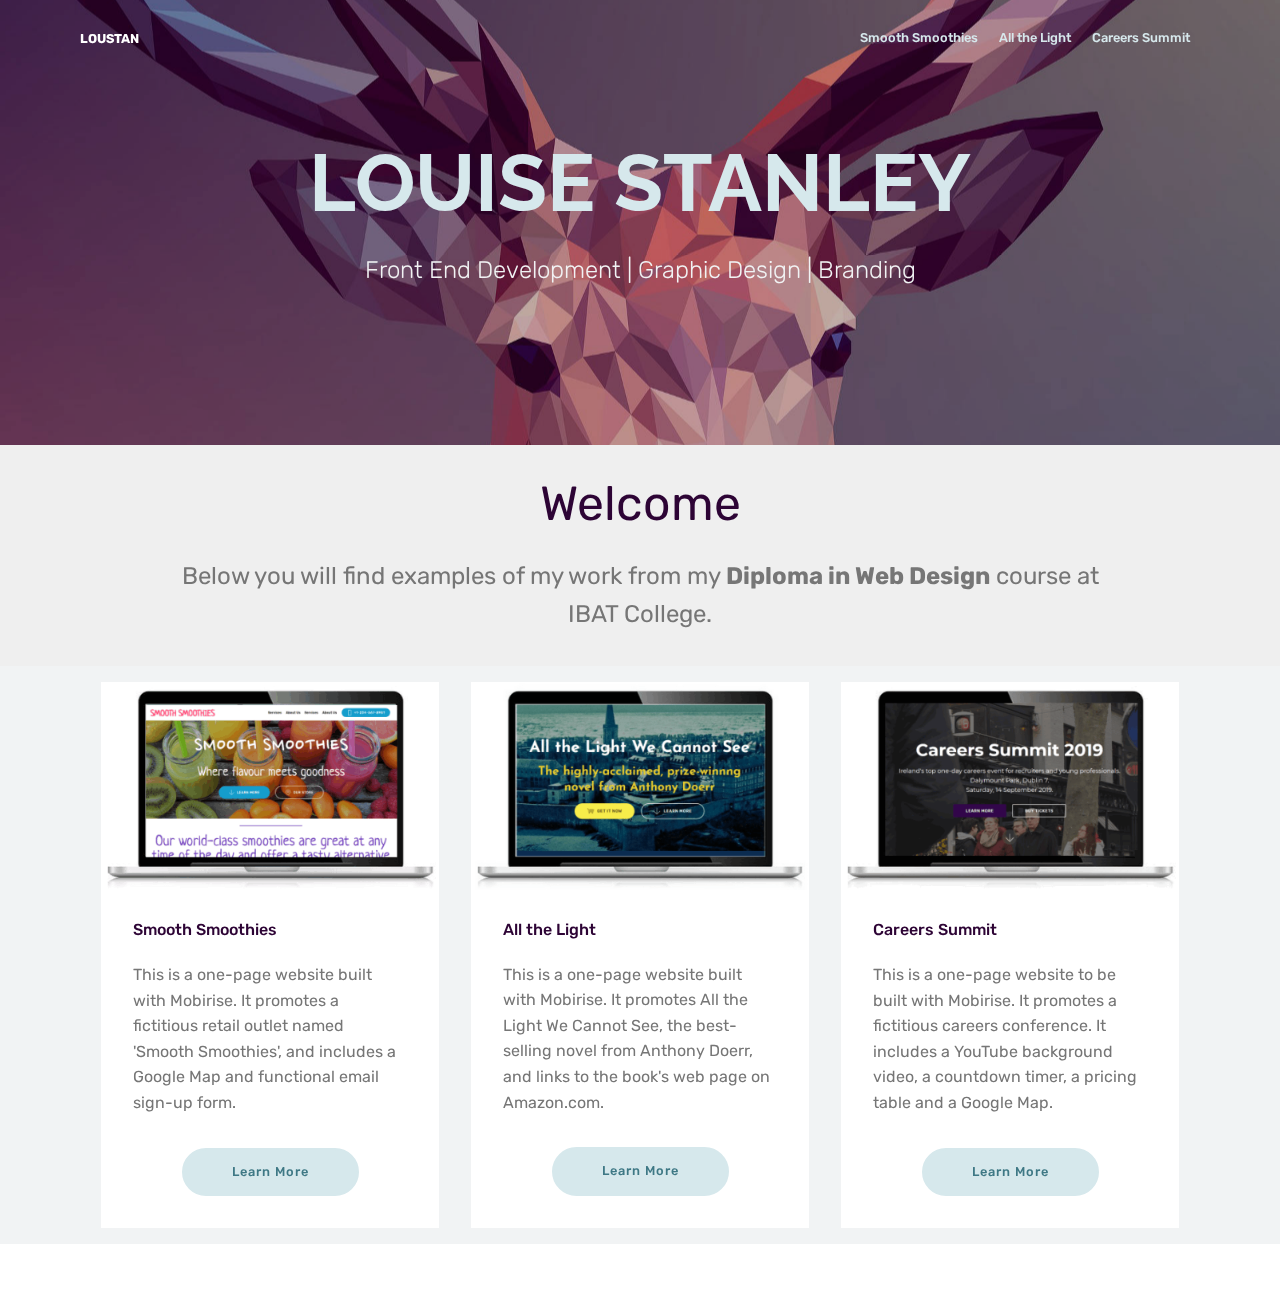
==== commit 46907bd4: "create github pages" ====
--- a/index.html
+++ b/index.html
@@ -71,7 +71,7 @@
     </nav>
 </section>
 
-<section class="engine"><a href="https://mobirise.info/g">build your own website</a></section><section class="header1 cid-rjjqvBHkPC mbr-parallax-background" id="header1-1">
+<section class="engine"><a href="https://mobirise.info/b">create a website for free</a></section><section class="header1 cid-rjjqvBHkPC mbr-parallax-background" id="header1-1">
 
     
 
@@ -172,6 +172,23 @@
             </div>
 
             
+        </div>
+    </div>
+</section>
+
+<section once="" class="cid-rjYsY5DVZq mbr-reveal" id="footer6-7">
+
+    
+
+    
+
+    <div class="container">
+        <div class="media-container-row align-center mbr-white">
+            <div class="col-12">
+                <p class="mbr-text mb-0 mbr-fonts-style display-7">
+                    © Copyright 2019 Mobirise - All Rights Reserved
+                </p>
+            </div>
         </div>
     </div>
 </section>
--- a/assets/mobirise/css/mbr-additional.css
+++ b/assets/mobirise/css/mbr-additional.css
@@ -1848,6 +1848,11 @@
 .cid-rjjroPAn8y .card-title {
   color: #2d0435;
 }
+.cid-rjYsY5DVZq {
+  padding-top: 15px;
+  padding-bottom: 15px;
+  background-color: #2d0435;
+}
 .cid-riEgQbbRAi {
   padding-top: 90px;
   padding-bottom: 90px;
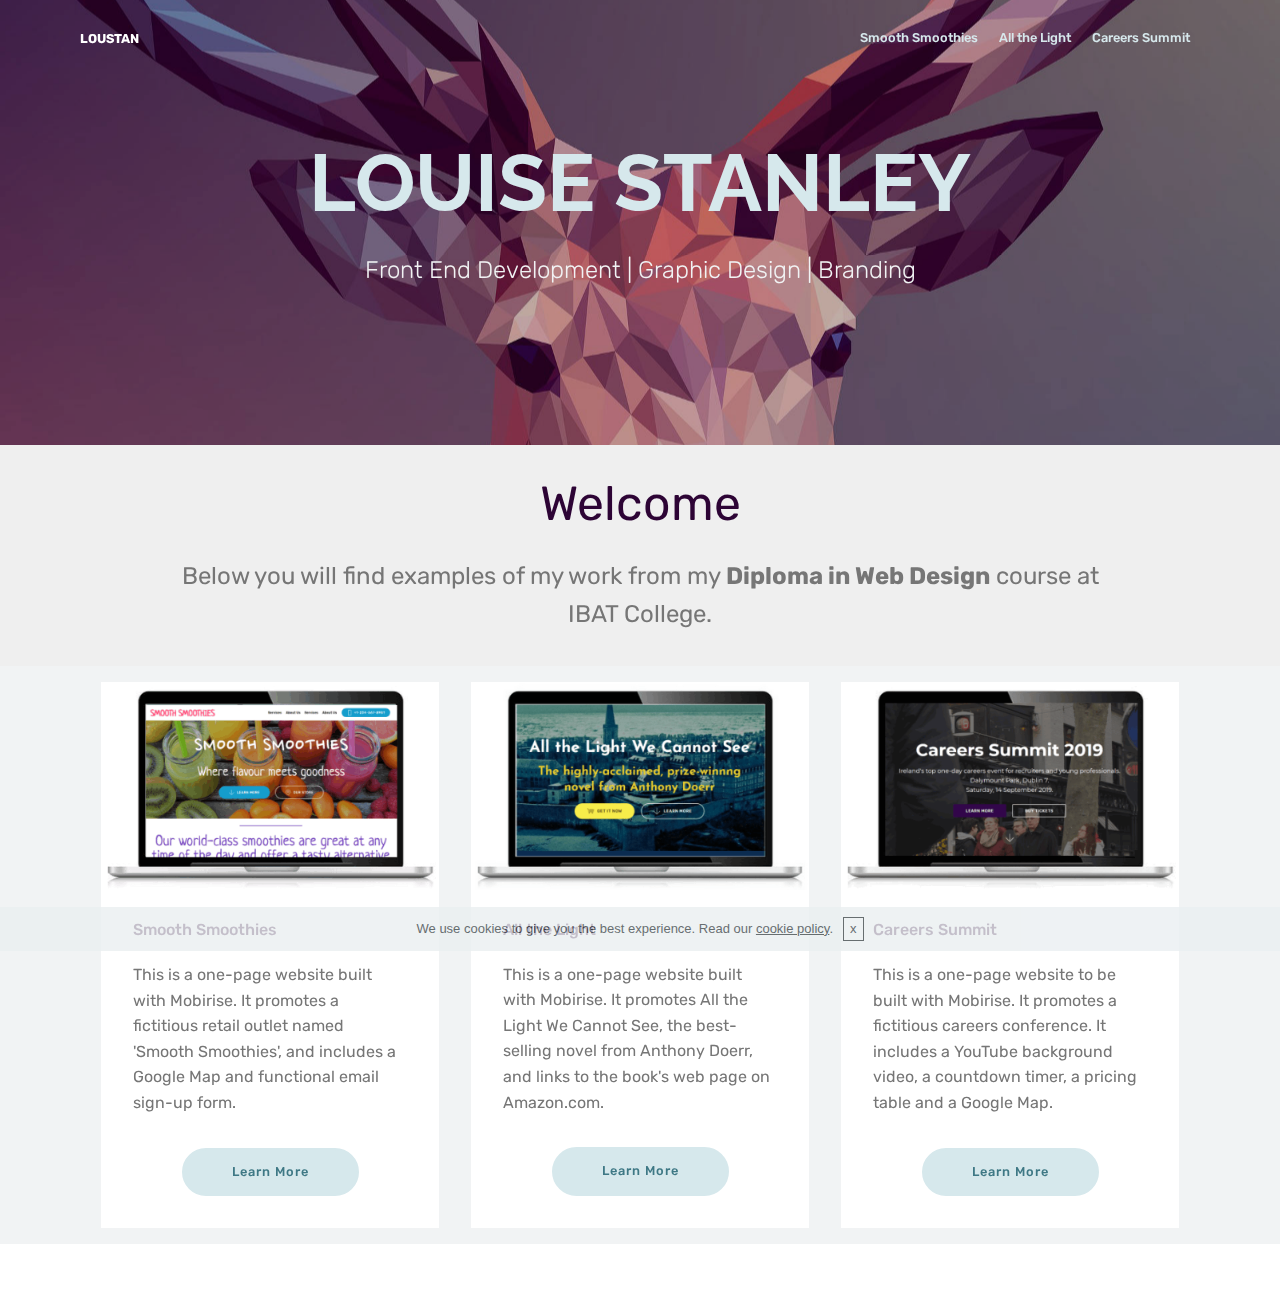
==== commit 5c437c95: "create github pages" ====
--- a/index.html
+++ b/index.html
@@ -14,6 +14,7 @@
   <link rel="stylesheet" href="assets/bootstrap/css/bootstrap.min.css">
   <link rel="stylesheet" href="assets/bootstrap/css/bootstrap-grid.min.css">
   <link rel="stylesheet" href="assets/bootstrap/css/bootstrap-reboot.min.css">
+  <link rel="stylesheet" href="assets/gdpr-plugin/gdpr-styles.css">
   <link rel="stylesheet" href="assets/dropdown/css/style.css">
   <link rel="stylesheet" href="assets/theme/css/style.css">
   <link rel="stylesheet" href="assets/mobirise/css/mbr-additional.css" type="text/css">
@@ -71,7 +72,7 @@
     </nav>
 </section>
 
-<section class="engine"><a href="https://mobirise.info/b">create a website for free</a></section><section class="header1 cid-rjjqvBHkPC mbr-parallax-background" id="header1-1">
+<section class="engine"><a href="https://mobirise.info/f">simple site creator</a></section><section class="header1 cid-rjjqvBHkPC mbr-parallax-background" id="header1-1">
 
     
 
@@ -202,8 +203,11 @@
   <script src="assets/dropdown/js/script.min.js"></script>
   <script src="assets/touchswipe/jquery.touch-swipe.min.js"></script>
   <script src="assets/parallax/jarallax.min.js"></script>
+  <script src="assets/cookies-alert-plugin/cookies-alert-core.js"></script>
+  <script src="assets/cookies-alert-plugin/cookies-alert-script.js"></script>
   <script src="assets/theme/js/script.js"></script>
   
   
-</body>
+<input name="cookieData" type="hidden" data-cookie-text="We use cookies to give you the best experience. Read our <a href='../privacy.html'>cookie policy</a>.">
+  </body>
 </html>--- a/assets/gdpr-plugin/gdpr-styles.css
+++ b/assets/gdpr-plugin/gdpr-styles.css
@@ -0,0 +1,21 @@
+.gdpr-block {
+    padding: 10px 0;
+    font-size: 14px;
+    display: block;
+    text-align: center;
+}
+.gdpr-block.covert {
+	display: none;
+}
+.gdpr-block label input {
+    width: 15px;
+    margin-right: 10px;
+    vertical-align: middle;
+}
+.gdpr-block label {
+    color: #a7a7a7;
+    vertical-align: middle;
+    user-select: none;
+    margin-bottom: 0;
+    display: inline;
+}